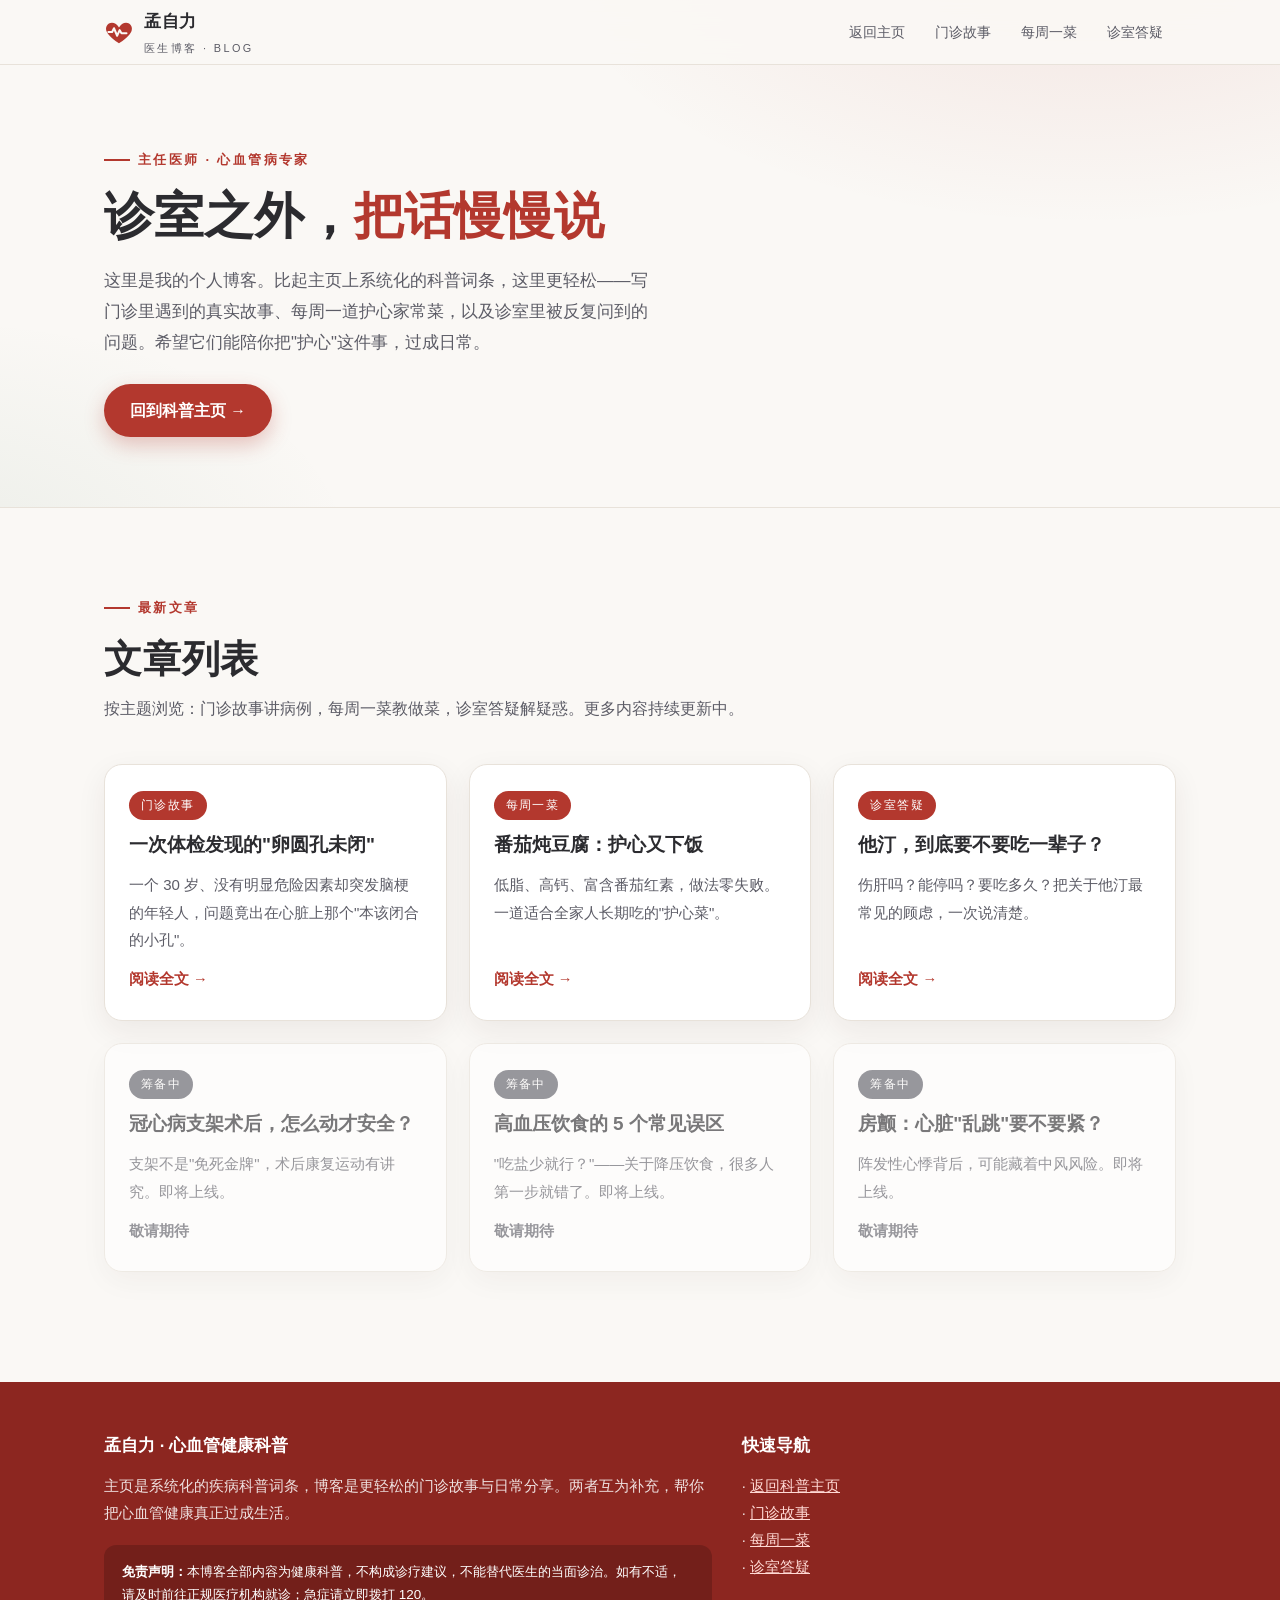
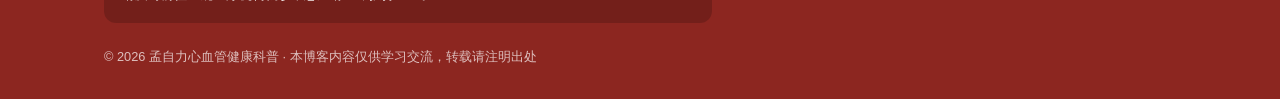
==== blog/index.html @ 6d3ee2e1 "孟自力心血管科普站点：主站科普 + 同品牌博客" ====
<!DOCTYPE html>
<html lang="zh-CN">
<head>
<meta charset="UTF-8">
<meta name="viewport" content="width=device-width, initial-scale=1.0">
<title>孟自力 · 医生博客 | 门诊故事 · 每周一菜 · 诊室答疑</title>
<meta name="description" content="心血管病专家孟自力的个人博客：门诊真实病例故事、护心饮食每周一菜连载、诊室高频答疑，与主站科普词条相互补充。">
<style>
:root{
  --crimson:#b3382e;
  --crimson-deep:#8c2620;
  --crimson-soft:#f7ebe9;
  --ink:#2b2b2f;
  --ink-soft:#5c5c66;
  --paper:#faf8f5;
  --card:#ffffff;
  --line:#e8e2da;
  --radius:18px;
  --shadow:0 10px 30px rgba(60,30,25,.07);
}
*{margin:0;padding:0;box-sizing:border-box}
html{scroll-behavior:smooth;scroll-padding-top:84px}
body{font-family:"PingFang SC","Hiragino Sans GB","Source Han Sans SC","Noto Sans SC","Microsoft YaHei",sans-serif;background:var(--paper);color:var(--ink);line-height:1.85;font-size:16.5px;-webkit-font-smoothing:antialiased}
a{color:inherit;text-decoration:none}
.wrap{max-width:1120px;margin:0 auto;padding:0 24px}
.eyebrow{display:inline-flex;align-items:center;gap:8px;font-size:.82rem;letter-spacing:.18em;color:var(--crimson);font-weight:600;margin-bottom:14px}
.eyebrow::before{content:"";width:26px;height:2px;background:var(--crimson)}
h2.sec-title{font-size:clamp(1.7rem,3.4vw,2.4rem);font-weight:700;letter-spacing:.02em;line-height:1.3;margin-bottom:10px}
.sec-sub{color:var(--ink-soft);max-width:640px;margin-bottom:40px;font-size:1rem}
.topbar{position:fixed;top:0;left:0;right:0;z-index:100;background:rgba(250,248,245,.92);backdrop-filter:blur(12px);border-bottom:1px solid var(--line)}
.topbar .wrap{display:flex;align-items:center;justify-content:space-between;height:64px}
.brand{display:flex;align-items:center;gap:10px;font-weight:700;font-size:1.06rem;letter-spacing:.04em}
.brand svg{flex:none}
.brand small{display:block;font-size:.68rem;color:var(--ink-soft);font-weight:500;letter-spacing:.22em}
nav.mainnav{display:flex;gap:4px;flex-wrap:wrap}
nav.mainnav a{font-size:.9rem;padding:7px 13px;border-radius:999px;color:var(--ink-soft);transition:all .25s}
nav.mainnav a:hover{color:var(--crimson);background:var(--crimson-soft)}
nav.mainnav a.active{color:#fff;background:var(--crimson)}
@media(max-width:760px){nav.mainnav{display:none}}
.hero{padding:140px 0 70px;background:radial-gradient(900px 460px at 85% -10%, rgba(179,56,46,.10), transparent 60%),radial-gradient(700px 400px at -5% 110%, rgba(74,124,89,.08), transparent 60%);border-bottom:1px solid var(--line)}
.hero h1{font-size:clamp(2rem,4.6vw,3.1rem);line-height:1.22;font-weight:700;margin-bottom:18px}
.hero h1 em{font-style:normal;color:var(--crimson)}
.hero p.lead{color:var(--ink-soft);font-size:1.05rem;max-width:60ch;margin-bottom:26px}
.btn{display:inline-flex;align-items:center;gap:8px;padding:12px 26px;border-radius:999px;font-weight:600;font-size:.98rem;transition:transform .2s,box-shadow .2s}
.btn:active{transform:scale(.98)}
.btn-primary{background:var(--crimson);color:#fff;box-shadow:0 8px 20px rgba(179,56,46,.28)}
.btn-primary:hover{background:var(--crimson-deep)}
section{padding:80px 0}
.posts{display:grid;grid-template-columns:repeat(3,1fr);gap:22px}
@media(max-width:900px){.posts{grid-template-columns:repeat(2,1fr)}}
@media(max-width:600px){.posts{grid-template-columns:1fr}}
.pc{display:flex;flex-direction:column;gap:12px;padding:26px 24px;background:var(--card);border:1px solid var(--line);border-radius:var(--radius);box-shadow:var(--shadow);transition:transform .25s,box-shadow .25s}
.pc:hover{transform:translateY(-4px);box-shadow:0 16px 36px rgba(60,30,25,.12)}
.pc.soon{opacity:.62}
.pc-tag{align-self:flex-start;font-size:.74rem;letter-spacing:.12em;color:#fff;background:var(--crimson);padding:4px 12px;border-radius:999px}
.pc-tag.g{background:var(--ink-soft)}
.pc h3{font-size:1.18rem;line-height:1.4}
.pc p{color:var(--ink-soft);font-size:.94rem;flex:1}
.pc-more{color:var(--crimson);font-weight:600;font-size:.92rem}
.pc.soon .pc-more{color:var(--ink-soft)}
footer{background:var(--crimson-deep);color:#fff;padding:48px 0 30px;margin-top:30px}
footer .wrap{display:grid;grid-template-columns:1.4fr 1fr;gap:30px}
@media(max-width:760px){footer .wrap{grid-template-columns:1fr}}
footer h4{font-size:1.05rem;margin-bottom:12px}
footer p{color:rgba(255,255,255,.86);font-size:.92rem}
footer .disc{background:rgba(0,0,0,.18);border-radius:12px;padding:16px 18px;font-size:.84rem;line-height:1.7;margin-top:18px}
footer .copy{margin-top:22px;font-size:.8rem;color:rgba(255,255,255,.7)}
footer a.ul{color:#ffd9d4;text-decoration:underline}
</style>
</head>
<body>

<header class="topbar">
  <div class="wrap">
    <a href="../index.html" class="brand">
      <svg width="30" height="30" viewBox="0 0 24 24" fill="none"><path d="M12 21s-7.5-4.6-9.8-9.2C.6 8.3 2.6 4.5 6.4 4.5c2.2 0 3.8 1.2 4.6 2.4l1 1.4 1-1.4c.8-1.2 2.4-2.4 4.6-2.4 3.8 0 5.8 3.8 4.2 7.3C19.5 16.4 12 21 12 21z" fill="#b3382e"/><path d="M3.5 12h3l1.5-3 2.5 6 2-4.5 1.5 2.5h4" stroke="#faf8f5" stroke-width="1.6" stroke-linecap="round" stroke-linejoin="round" fill="none"/></svg>
      <span>孟自力<small>医生博客 · BLOG</small></span>
    </a>
    <nav class="mainnav">
      <a href="../index.html">返回主页</a>
      <a href="posts/pfo-clinic-story.html">门诊故事</a>
      <a href="posts/weekly-dish-tofu-tomato.html">每周一菜</a>
      <a href="posts/statin-longterm.html">诊室答疑</a>
    </nav>
  </div>
</header>

<section class="hero">
  <div class="wrap">
    <span class="eyebrow">主任医师 · 心血管病专家</span>
    <h1>诊室之外，<em>把话慢慢说</em></h1>
    <p class="lead">这里是我的个人博客。比起主页上系统化的科普词条，这里更轻松——写门诊里遇到的真实故事、每周一道护心家常菜，以及诊室里被反复问到的问题。希望它们能陪你把"护心"这件事，过成日常。</p>
    <a class="btn btn-primary" href="../index.html">回到科普主页 →</a>
  </div>
</section>

<section id="articles">
  <div class="wrap">
    <span class="eyebrow">最新文章</span>
    <h2 class="sec-title">文章列表</h2>
    <p class="sec-sub">按主题浏览：门诊故事讲病例，每周一菜教做菜，诊室答疑解疑惑。更多内容持续更新中。</p>
    <div class="posts">

      <a class="pc" href="posts/pfo-clinic-story.html">
        <span class="pc-tag">门诊故事</span>
        <h3>一次体检发现的"卵圆孔未闭"</h3>
        <p>一个 30 岁、没有明显危险因素却突发脑梗的年轻人，问题竟出在心脏上那个"本该闭合的小孔"。</p>
        <span class="pc-more">阅读全文 →</span>
      </a>

      <a class="pc" href="posts/weekly-dish-tofu-tomato.html">
        <span class="pc-tag">每周一菜</span>
        <h3>番茄炖豆腐：护心又下饭</h3>
        <p>低脂、高钙、富含番茄红素，做法零失败。一道适合全家人长期吃的"护心菜"。</p>
        <span class="pc-more">阅读全文 →</span>
      </a>

      <a class="pc" href="posts/statin-longterm.html">
        <span class="pc-tag">诊室答疑</span>
        <h3>他汀，到底要不要吃一辈子？</h3>
        <p>伤肝吗？能停吗？要吃多久？把关于他汀最常见的顾虑，一次说清楚。</p>
        <span class="pc-more">阅读全文 →</span>
      </a>

      <div class="pc soon">
        <span class="pc-tag g">筹备中</span>
        <h3>冠心病支架术后，怎么动才安全？</h3>
        <p>支架不是"免死金牌"，术后康复运动有讲究。即将上线。</p>
        <span class="pc-more">敬请期待</span>
      </div>

      <div class="pc soon">
        <span class="pc-tag g">筹备中</span>
        <h3>高血压饮食的 5 个常见误区</h3>
        <p>"吃盐少就行？"——关于降压饮食，很多人第一步就错了。即将上线。</p>
        <span class="pc-more">敬请期待</span>
      </div>

      <div class="pc soon">
        <span class="pc-tag g">筹备中</span>
        <h3>房颤：心脏"乱跳"要不要紧？</h3>
        <p>阵发性心悸背后，可能藏着中风风险。即将上线。</p>
        <span class="pc-more">敬请期待</span>
      </div>

    </div>
  </div>
</section>

<footer>
  <div class="wrap">
    <div>
      <h4>孟自力 · 心血管健康科普</h4>
      <p>主页是系统化的疾病科普词条，博客是更轻松的门诊故事与日常分享。两者互为补充，帮你把心血管健康真正过成生活。</p>
      <div class="disc"><strong>免责声明：</strong>本博客全部内容为健康科普，不构成诊疗建议，不能替代医生的当面诊治。如有不适，请及时前往正规医疗机构就诊；急症请立即拨打 120。</div>
    </div>
    <div>
      <h4>快速导航</h4>
      <p>· <a class="ul" href="../index.html">返回科普主页</a><br>· <a class="ul" href="posts/pfo-clinic-story.html">门诊故事</a><br>· <a class="ul" href="posts/weekly-dish-tofu-tomato.html">每周一菜</a><br>· <a class="ul" href="posts/statin-longterm.html">诊室答疑</a></p>
    </div>
  </div>
  <div class="wrap"><div class="copy">© 2026 孟自力心血管健康科普 · 本博客内容仅供学习交流，转载请注明出处</div></div>
</footer>

</body>
</html>
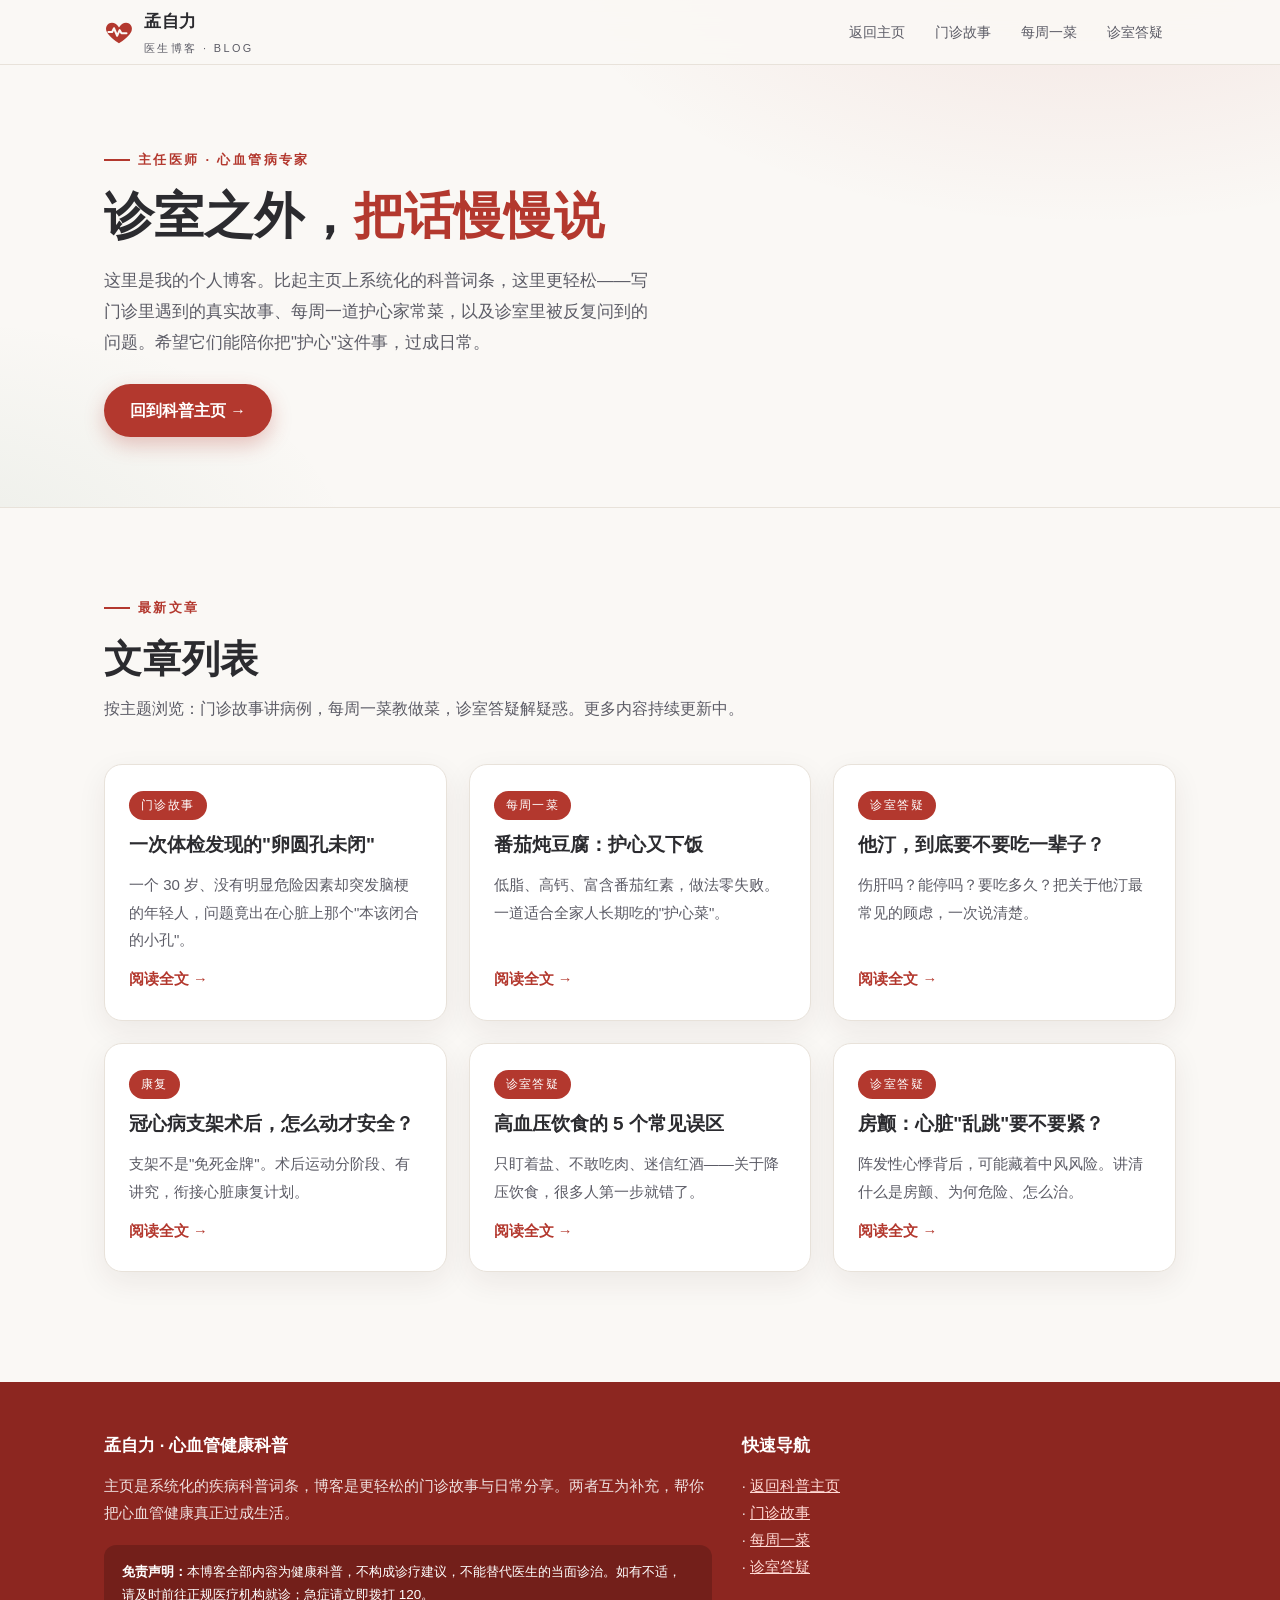
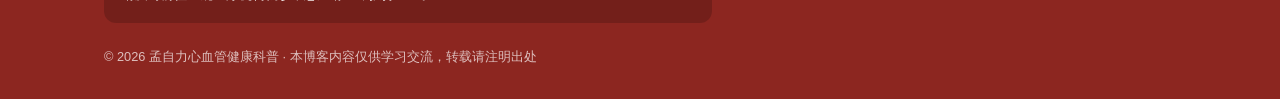
==== commit 2f1578dd: "内容扩充：新增心脏检查板块、3篇博客、出诊时间与公众号入口" ====
--- a/blog/index.html
+++ b/blog/index.html
@@ -122,26 +122,26 @@
         <span class="pc-more">阅读全文 →</span>
       </a>
 
-      <div class="pc soon">
-        <span class="pc-tag g">筹备中</span>
+      <a class="pc" href="posts/cad-stent-rehab.html">
+        <span class="pc-tag">康复</span>
         <h3>冠心病支架术后，怎么动才安全？</h3>
-        <p>支架不是"免死金牌"，术后康复运动有讲究。即将上线。</p>
-        <span class="pc-more">敬请期待</span>
-      </div>
+        <p>支架不是"免死金牌"。术后运动分阶段、有讲究，衔接心脏康复计划。</p>
+        <span class="pc-more">阅读全文 →</span>
+      </a>
 
-      <div class="pc soon">
-        <span class="pc-tag g">筹备中</span>
+      <a class="pc" href="posts/hypertension-diet-myths.html">
+        <span class="pc-tag">诊室答疑</span>
         <h3>高血压饮食的 5 个常见误区</h3>
-        <p>"吃盐少就行？"——关于降压饮食，很多人第一步就错了。即将上线。</p>
-        <span class="pc-more">敬请期待</span>
-      </div>
+        <p>只盯着盐、不敢吃肉、迷信红酒——关于降压饮食，很多人第一步就错了。</p>
+        <span class="pc-more">阅读全文 →</span>
+      </a>
 
-      <div class="pc soon">
-        <span class="pc-tag g">筹备中</span>
+      <a class="pc" href="posts/afib-explained.html">
+        <span class="pc-tag">诊室答疑</span>
         <h3>房颤：心脏"乱跳"要不要紧？</h3>
-        <p>阵发性心悸背后，可能藏着中风风险。即将上线。</p>
-        <span class="pc-more">敬请期待</span>
-      </div>
+        <p>阵发性心悸背后，可能藏着中风风险。讲清什么是房颤、为何危险、怎么治。</p>
+        <span class="pc-more">阅读全文 →</span>
+      </a>
 
     </div>
   </div>
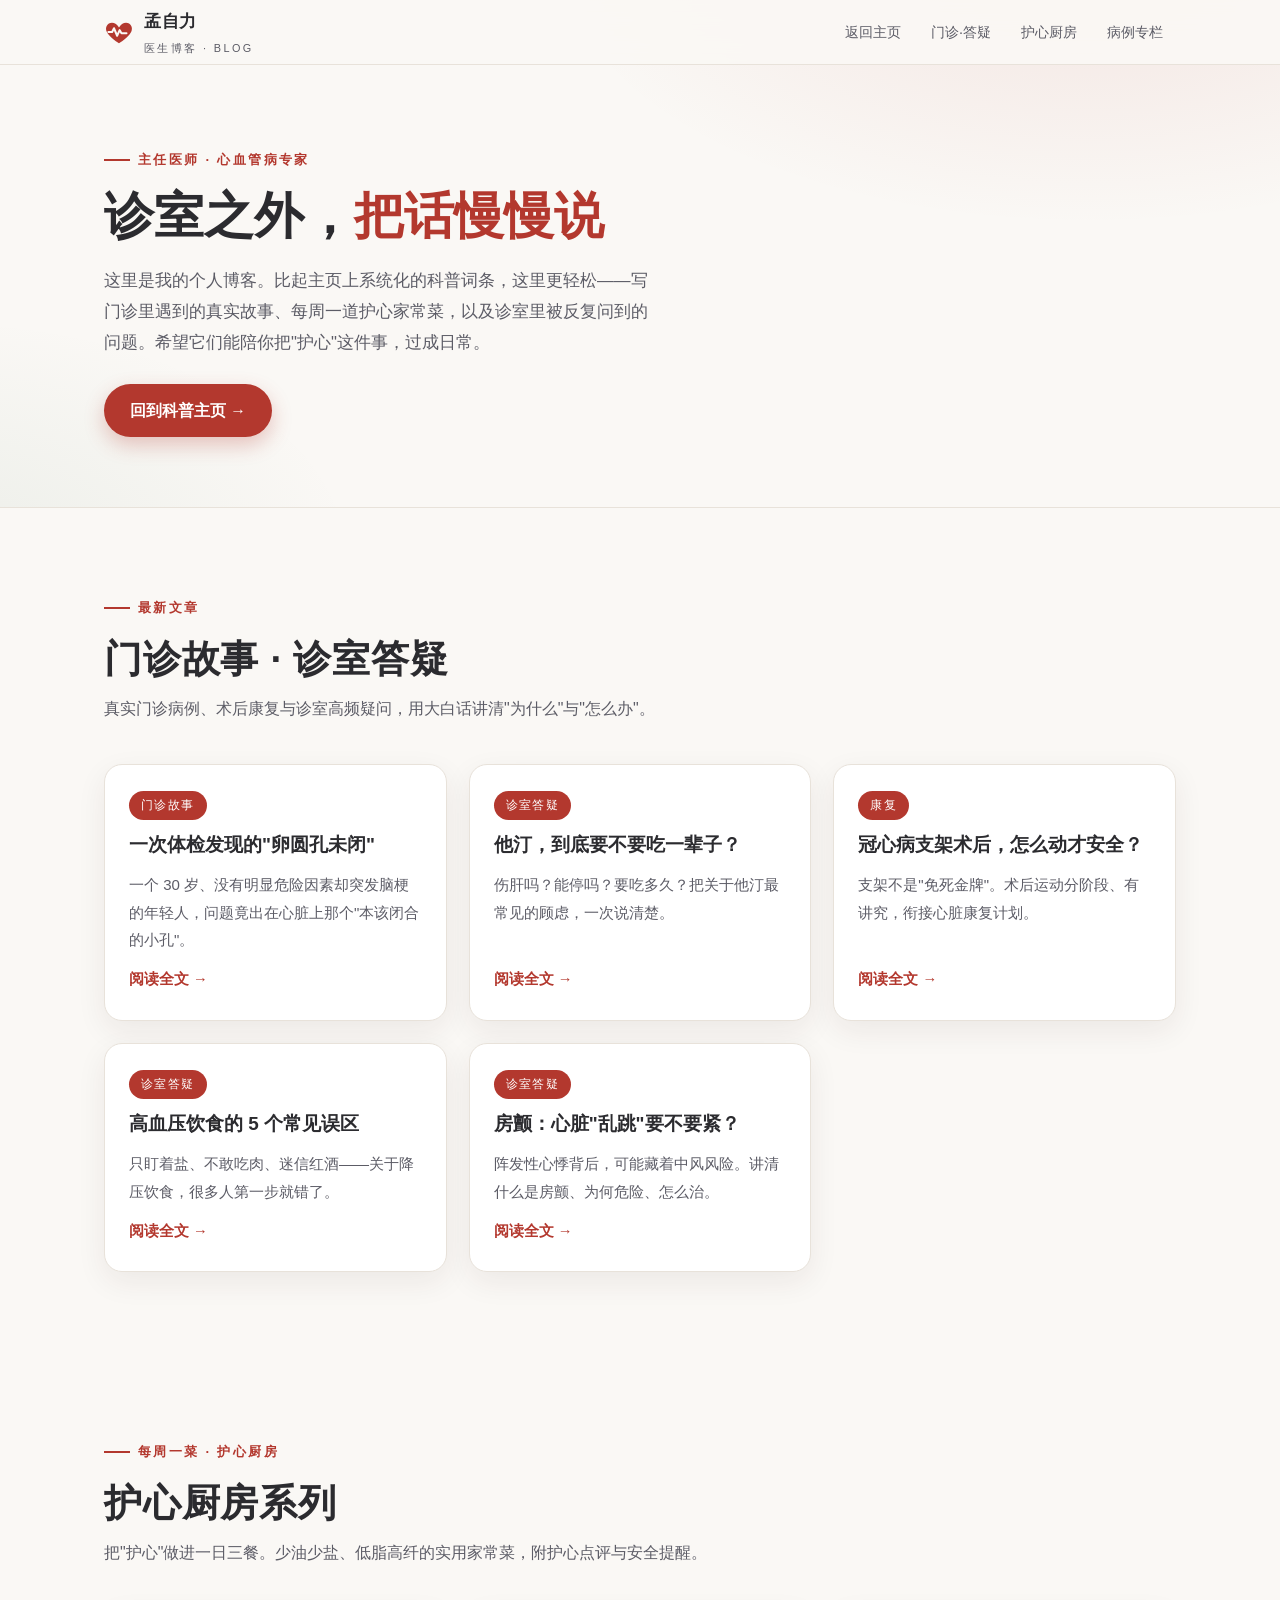
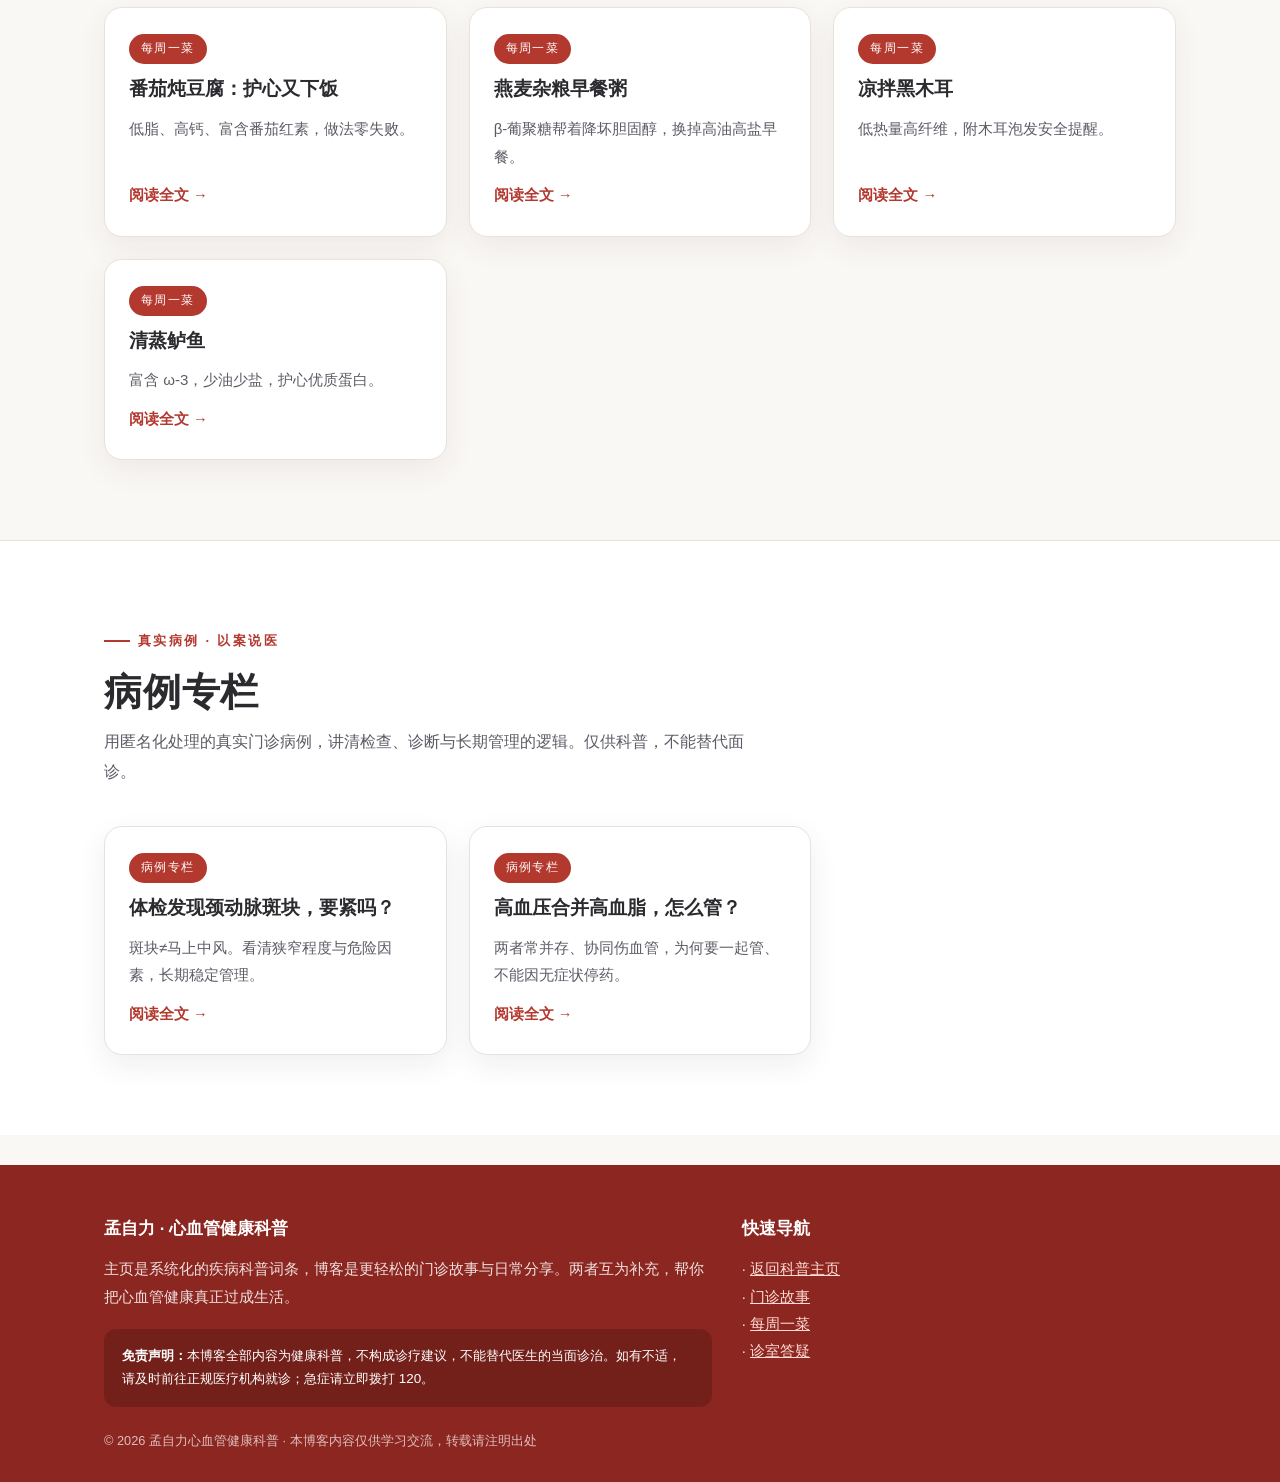
==== commit c97d3305: "博客扩展：护心厨房系列4篇+病例专栏2篇，主站精选扩至8篇" ====
--- a/blog/index.html
+++ b/blog/index.html
@@ -78,9 +78,9 @@
     </a>
     <nav class="mainnav">
       <a href="../index.html">返回主页</a>
-      <a href="posts/pfo-clinic-story.html">门诊故事</a>
-      <a href="posts/weekly-dish-tofu-tomato.html">每周一菜</a>
-      <a href="posts/statin-longterm.html">诊室答疑</a>
+      <a href="#articles">门诊·答疑</a>
+      <a href="#kitchen">护心厨房</a>
+      <a href="#cases">病例专栏</a>
     </nav>
   </div>
 </header>
@@ -97,8 +97,8 @@
 <section id="articles">
   <div class="wrap">
     <span class="eyebrow">最新文章</span>
-    <h2 class="sec-title">文章列表</h2>
-    <p class="sec-sub">按主题浏览：门诊故事讲病例，每周一菜教做菜，诊室答疑解疑惑。更多内容持续更新中。</p>
+    <h2 class="sec-title">门诊故事 · 诊室答疑</h2>
+    <p class="sec-sub">真实门诊病例、术后康复与诊室高频疑问，用大白话讲清"为什么"与"怎么办"。</p>
     <div class="posts">
 
       <a class="pc" href="posts/pfo-clinic-story.html">
@@ -108,13 +108,6 @@
         <span class="pc-more">阅读全文 →</span>
       </a>
 
-      <a class="pc" href="posts/weekly-dish-tofu-tomato.html">
-        <span class="pc-tag">每周一菜</span>
-        <h3>番茄炖豆腐：护心又下饭</h3>
-        <p>低脂、高钙、富含番茄红素，做法零失败。一道适合全家人长期吃的"护心菜"。</p>
-        <span class="pc-more">阅读全文 →</span>
-      </a>
-
       <a class="pc" href="posts/statin-longterm.html">
         <span class="pc-tag">诊室答疑</span>
         <h3>他汀，到底要不要吃一辈子？</h3>
@@ -147,6 +140,64 @@
   </div>
 </section>
 
+<!-- ================= 护心厨房系列 ================= -->
+<section id="kitchen" style="background:var(--paper)">
+  <div class="wrap">
+    <span class="eyebrow">每周一菜 · 护心厨房</span>
+    <h2 class="sec-title">护心厨房系列</h2>
+    <p class="sec-sub">把"护心"做进一日三餐。少油少盐、低脂高纤的实用家常菜，附护心点评与安全提醒。</p>
+    <div class="posts">
+      <a class="pc" href="posts/weekly-dish-tofu-tomato.html">
+        <span class="pc-tag">每周一菜</span>
+        <h3>番茄炖豆腐：护心又下饭</h3>
+        <p>低脂、高钙、富含番茄红素，做法零失败。</p>
+        <span class="pc-more">阅读全文 →</span>
+      </a>
+      <a class="pc" href="posts/weekly-oats-porridge.html">
+        <span class="pc-tag">每周一菜</span>
+        <h3>燕麦杂粮早餐粥</h3>
+        <p>β-葡聚糖帮着降坏胆固醇，换掉高油高盐早餐。</p>
+        <span class="pc-more">阅读全文 →</span>
+      </a>
+      <a class="pc" href="posts/weekly-black-fungus.html">
+        <span class="pc-tag">每周一菜</span>
+        <h3>凉拌黑木耳</h3>
+        <p>低热量高纤维，附木耳泡发安全提醒。</p>
+        <span class="pc-more">阅读全文 →</span>
+      </a>
+      <a class="pc" href="posts/weekly-steamed-bass.html">
+        <span class="pc-tag">每周一菜</span>
+        <h3>清蒸鲈鱼</h3>
+        <p>富含 ω-3，少油少盐，护心优质蛋白。</p>
+        <span class="pc-more">阅读全文 →</span>
+      </a>
+    </div>
+  </div>
+</section>
+
+<!-- ================= 病例专栏 ================= -->
+<section id="cases" style="background:#fff;border-top:1px solid var(--line)">
+  <div class="wrap">
+    <span class="eyebrow">真实病例 · 以案说医</span>
+    <h2 class="sec-title">病例专栏</h2>
+    <p class="sec-sub">用匿名化处理的真实门诊病例，讲清检查、诊断与长期管理的逻辑。仅供科普，不能替代面诊。</p>
+    <div class="posts">
+      <a class="pc" href="posts/case-carotid-plaque.html">
+        <span class="pc-tag">病例专栏</span>
+        <h3>体检发现颈动脉斑块，要紧吗？</h3>
+        <p>斑块≠马上中风。看清狭窄程度与危险因素，长期稳定管理。</p>
+        <span class="pc-more">阅读全文 →</span>
+      </a>
+      <a class="pc" href="posts/case-htn-lipid.html">
+        <span class="pc-tag">病例专栏</span>
+        <h3>高血压合并高血脂，怎么管？</h3>
+        <p>两者常并存、协同伤血管，为何要一起管、不能因无症状停药。</p>
+        <span class="pc-more">阅读全文 →</span>
+      </a>
+    </div>
+  </div>
+</section>
+
 <footer>
   <div class="wrap">
     <div>
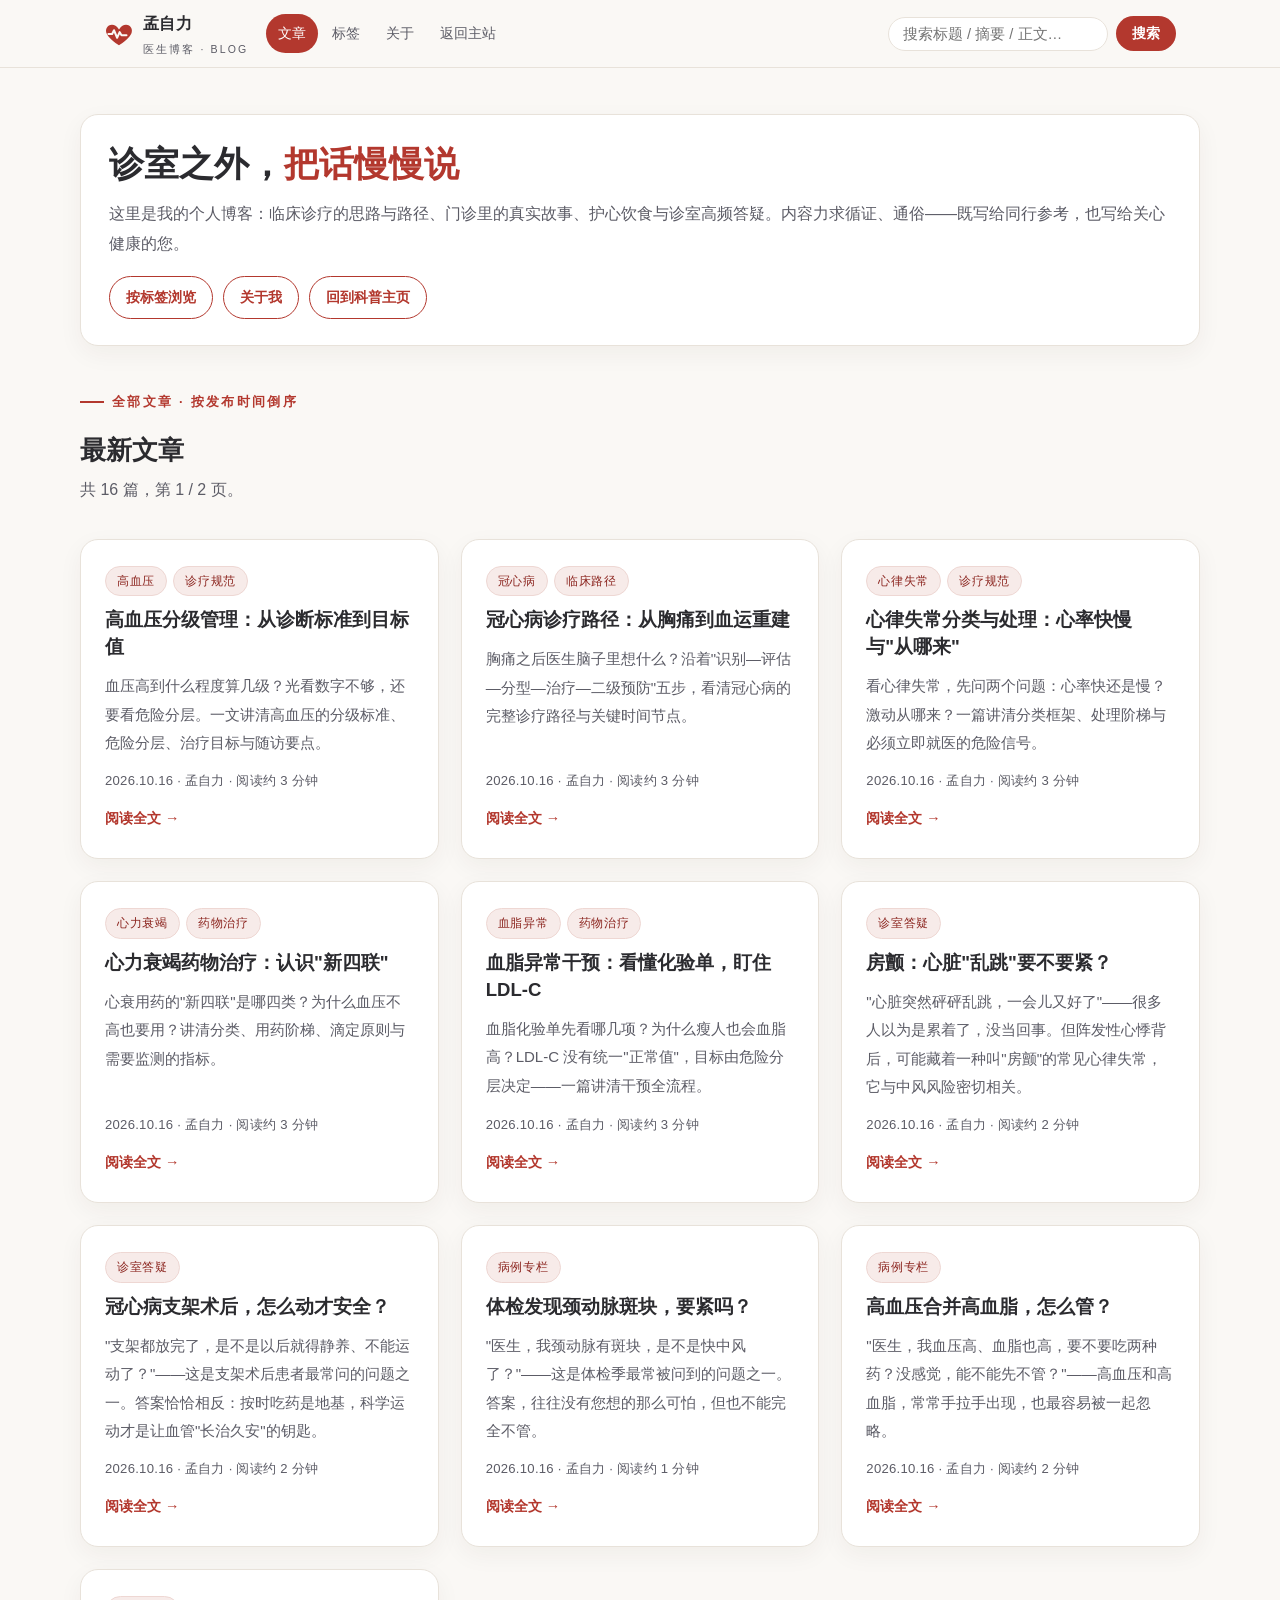
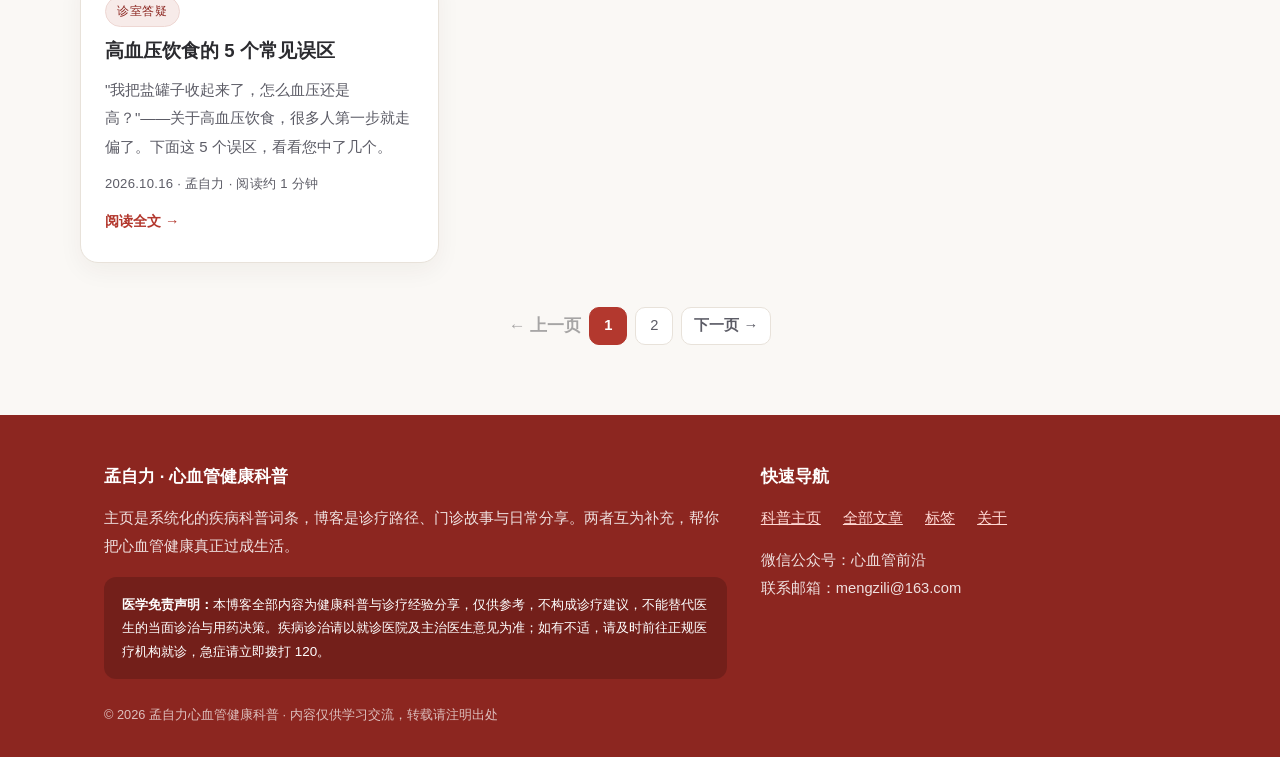
==== commit 017c0af3: "博客升级为文章系统：Markdown渲染+分页+标签AND筛选+搜索高亮+关于页；新增5篇临床文章，迁移11篇历史文章" ====
--- a/blog/index.html
+++ b/blog/index.html
@@ -3,215 +3,56 @@
 <head>
 <meta charset="UTF-8">
 <meta name="viewport" content="width=device-width, initial-scale=1.0">
-<title>孟自力 · 医生博客 | 门诊故事 · 每周一菜 · 诊室答疑</title>
-<meta name="description" content="心血管病专家孟自力的个人博客：门诊真实病例故事、护心饮食每周一菜连载、诊室高频答疑，与主站科普词条相互补充。">
-<style>
-:root{
-  --crimson:#b3382e;
-  --crimson-deep:#8c2620;
-  --crimson-soft:#f7ebe9;
-  --ink:#2b2b2f;
-  --ink-soft:#5c5c66;
-  --paper:#faf8f5;
-  --card:#ffffff;
-  --line:#e8e2da;
-  --radius:18px;
-  --shadow:0 10px 30px rgba(60,30,25,.07);
-}
-*{margin:0;padding:0;box-sizing:border-box}
-html{scroll-behavior:smooth;scroll-padding-top:84px}
-body{font-family:"PingFang SC","Hiragino Sans GB","Source Han Sans SC","Noto Sans SC","Microsoft YaHei",sans-serif;background:var(--paper);color:var(--ink);line-height:1.85;font-size:16.5px;-webkit-font-smoothing:antialiased}
-a{color:inherit;text-decoration:none}
-.wrap{max-width:1120px;margin:0 auto;padding:0 24px}
-.eyebrow{display:inline-flex;align-items:center;gap:8px;font-size:.82rem;letter-spacing:.18em;color:var(--crimson);font-weight:600;margin-bottom:14px}
-.eyebrow::before{content:"";width:26px;height:2px;background:var(--crimson)}
-h2.sec-title{font-size:clamp(1.7rem,3.4vw,2.4rem);font-weight:700;letter-spacing:.02em;line-height:1.3;margin-bottom:10px}
-.sec-sub{color:var(--ink-soft);max-width:640px;margin-bottom:40px;font-size:1rem}
-.topbar{position:fixed;top:0;left:0;right:0;z-index:100;background:rgba(250,248,245,.92);backdrop-filter:blur(12px);border-bottom:1px solid var(--line)}
-.topbar .wrap{display:flex;align-items:center;justify-content:space-between;height:64px}
-.brand{display:flex;align-items:center;gap:10px;font-weight:700;font-size:1.06rem;letter-spacing:.04em}
-.brand svg{flex:none}
-.brand small{display:block;font-size:.68rem;color:var(--ink-soft);font-weight:500;letter-spacing:.22em}
-nav.mainnav{display:flex;gap:4px;flex-wrap:wrap}
-nav.mainnav a{font-size:.9rem;padding:7px 13px;border-radius:999px;color:var(--ink-soft);transition:all .25s}
-nav.mainnav a:hover{color:var(--crimson);background:var(--crimson-soft)}
-nav.mainnav a.active{color:#fff;background:var(--crimson)}
-@media(max-width:760px){nav.mainnav{display:none}}
-.hero{padding:140px 0 70px;background:radial-gradient(900px 460px at 85% -10%, rgba(179,56,46,.10), transparent 60%),radial-gradient(700px 400px at -5% 110%, rgba(74,124,89,.08), transparent 60%);border-bottom:1px solid var(--line)}
-.hero h1{font-size:clamp(2rem,4.6vw,3.1rem);line-height:1.22;font-weight:700;margin-bottom:18px}
-.hero h1 em{font-style:normal;color:var(--crimson)}
-.hero p.lead{color:var(--ink-soft);font-size:1.05rem;max-width:60ch;margin-bottom:26px}
-.btn{display:inline-flex;align-items:center;gap:8px;padding:12px 26px;border-radius:999px;font-weight:600;font-size:.98rem;transition:transform .2s,box-shadow .2s}
-.btn:active{transform:scale(.98)}
-.btn-primary{background:var(--crimson);color:#fff;box-shadow:0 8px 20px rgba(179,56,46,.28)}
-.btn-primary:hover{background:var(--crimson-deep)}
-section{padding:80px 0}
-.posts{display:grid;grid-template-columns:repeat(3,1fr);gap:22px}
-@media(max-width:900px){.posts{grid-template-columns:repeat(2,1fr)}}
-@media(max-width:600px){.posts{grid-template-columns:1fr}}
-.pc{display:flex;flex-direction:column;gap:12px;padding:26px 24px;background:var(--card);border:1px solid var(--line);border-radius:var(--radius);box-shadow:var(--shadow);transition:transform .25s,box-shadow .25s}
-.pc:hover{transform:translateY(-4px);box-shadow:0 16px 36px rgba(60,30,25,.12)}
-.pc.soon{opacity:.62}
-.pc-tag{align-self:flex-start;font-size:.74rem;letter-spacing:.12em;color:#fff;background:var(--crimson);padding:4px 12px;border-radius:999px}
-.pc-tag.g{background:var(--ink-soft)}
-.pc h3{font-size:1.18rem;line-height:1.4}
-.pc p{color:var(--ink-soft);font-size:.94rem;flex:1}
-.pc-more{color:var(--crimson);font-weight:600;font-size:.92rem}
-.pc.soon .pc-more{color:var(--ink-soft)}
-footer{background:var(--crimson-deep);color:#fff;padding:48px 0 30px;margin-top:30px}
-footer .wrap{display:grid;grid-template-columns:1.4fr 1fr;gap:30px}
-@media(max-width:760px){footer .wrap{grid-template-columns:1fr}}
-footer h4{font-size:1.05rem;margin-bottom:12px}
-footer p{color:rgba(255,255,255,.86);font-size:.92rem}
-footer .disc{background:rgba(0,0,0,.18);border-radius:12px;padding:16px 18px;font-size:.84rem;line-height:1.7;margin-top:18px}
-footer .copy{margin-top:22px;font-size:.8rem;color:rgba(255,255,255,.7)}
-footer a.ul{color:#ffd9d4;text-decoration:underline}
-</style>
+<title>孟自力 · 医生博客 | 诊疗路径 · 门诊故事 · 护心日常</title>
+<meta name="description" content="心血管病专家孟自力的个人博客：诊疗路径与思路、门诊真实病例、护心饮食与诊室答疑，面向医生与患者的专业科普。">
+<link rel="stylesheet" href="css/blog.css">
 </head>
 <body>
 
 <header class="topbar">
   <div class="wrap">
-    <a href="../index.html" class="brand">
-      <svg width="30" height="30" viewBox="0 0 24 24" fill="none"><path d="M12 21s-7.5-4.6-9.8-9.2C.6 8.3 2.6 4.5 6.4 4.5c2.2 0 3.8 1.2 4.6 2.4l1 1.4 1-1.4c.8-1.2 2.4-2.4 4.6-2.4 3.8 0 5.8 3.8 4.2 7.3C19.5 16.4 12 21 12 21z" fill="#b3382e"/><path d="M3.5 12h3l1.5-3 2.5 6 2-4.5 1.5 2.5h4" stroke="#faf8f5" stroke-width="1.6" stroke-linecap="round" stroke-linejoin="round" fill="none"/></svg>
+    <a href="#/" class="brand">
+      <svg width="30" height="30" viewBox="0 0 24 24" fill="none" aria-hidden="true"><path d="M12 21s-7.5-4.6-9.8-9.2C.6 8.3 2.6 4.5 6.4 4.5c2.2 0 3.8 1.2 4.6 2.4l1 1.4 1-1.4c.8-1.2 2.4-2.4 4.6-2.4 3.8 0 5.8 3.8 4.2 7.3C19.5 16.4 12 21 12 21z" fill="#b3382e"/><path d="M3.5 12h3l1.5-3 2.5 6 2-4.5 1.5 2.5h4" stroke="#faf8f5" stroke-width="1.6" stroke-linecap="round" stroke-linejoin="round" fill="none"/></svg>
       <span>孟自力<small>医生博客 · BLOG</small></span>
     </a>
-    <nav class="mainnav">
-      <a href="../index.html">返回主页</a>
-      <a href="#articles">门诊·答疑</a>
-      <a href="#kitchen">护心厨房</a>
-      <a href="#cases">病例专栏</a>
+    <nav class="mainnav" aria-label="主导航">
+      <a href="#/" data-route="list">文章</a>
+      <a href="#/tags" data-route="tags">标签</a>
+      <a href="#/about" data-route="about">关于</a>
+      <a href="../index.html">返回主站</a>
     </nav>
+    <div class="searchbox" role="search">
+      <input id="q" type="search" placeholder="搜索标题 / 摘要 / 正文…" aria-label="搜索文章">
+      <button id="q-btn" type="button">搜索</button>
+    </div>
   </div>
 </header>
 
-<section class="hero">
-  <div class="wrap">
-    <span class="eyebrow">主任医师 · 心血管病专家</span>
-    <h1>诊室之外，<em>把话慢慢说</em></h1>
-    <p class="lead">这里是我的个人博客。比起主页上系统化的科普词条，这里更轻松——写门诊里遇到的真实故事、每周一道护心家常菜，以及诊室里被反复问到的问题。希望它们能陪你把"护心"这件事，过成日常。</p>
-    <a class="btn btn-primary" href="../index.html">回到科普主页 →</a>
-  </div>
-</section>
-
-<section id="articles">
-  <div class="wrap">
-    <span class="eyebrow">最新文章</span>
-    <h2 class="sec-title">门诊故事 · 诊室答疑</h2>
-    <p class="sec-sub">真实门诊病例、术后康复与诊室高频疑问，用大白话讲清"为什么"与"怎么办"。</p>
-    <div class="posts">
-
-      <a class="pc" href="posts/pfo-clinic-story.html">
-        <span class="pc-tag">门诊故事</span>
-        <h3>一次体检发现的"卵圆孔未闭"</h3>
-        <p>一个 30 岁、没有明显危险因素却突发脑梗的年轻人，问题竟出在心脏上那个"本该闭合的小孔"。</p>
-        <span class="pc-more">阅读全文 →</span>
-      </a>
-
-      <a class="pc" href="posts/statin-longterm.html">
-        <span class="pc-tag">诊室答疑</span>
-        <h3>他汀，到底要不要吃一辈子？</h3>
-        <p>伤肝吗？能停吗？要吃多久？把关于他汀最常见的顾虑，一次说清楚。</p>
-        <span class="pc-more">阅读全文 →</span>
-      </a>
-
-      <a class="pc" href="posts/cad-stent-rehab.html">
-        <span class="pc-tag">康复</span>
-        <h3>冠心病支架术后，怎么动才安全？</h3>
-        <p>支架不是"免死金牌"。术后运动分阶段、有讲究，衔接心脏康复计划。</p>
-        <span class="pc-more">阅读全文 →</span>
-      </a>
-
-      <a class="pc" href="posts/hypertension-diet-myths.html">
-        <span class="pc-tag">诊室答疑</span>
-        <h3>高血压饮食的 5 个常见误区</h3>
-        <p>只盯着盐、不敢吃肉、迷信红酒——关于降压饮食，很多人第一步就错了。</p>
-        <span class="pc-more">阅读全文 →</span>
-      </a>
-
-      <a class="pc" href="posts/afib-explained.html">
-        <span class="pc-tag">诊室答疑</span>
-        <h3>房颤：心脏"乱跳"要不要紧？</h3>
-        <p>阵发性心悸背后，可能藏着中风风险。讲清什么是房颤、为何危险、怎么治。</p>
-        <span class="pc-more">阅读全文 →</span>
-      </a>
-
-    </div>
-  </div>
-</section>
-
-<!-- ================= 护心厨房系列 ================= -->
-<section id="kitchen" style="background:var(--paper)">
-  <div class="wrap">
-    <span class="eyebrow">每周一菜 · 护心厨房</span>
-    <h2 class="sec-title">护心厨房系列</h2>
-    <p class="sec-sub">把"护心"做进一日三餐。少油少盐、低脂高纤的实用家常菜，附护心点评与安全提醒。</p>
-    <div class="posts">
-      <a class="pc" href="posts/weekly-dish-tofu-tomato.html">
-        <span class="pc-tag">每周一菜</span>
-        <h3>番茄炖豆腐：护心又下饭</h3>
-        <p>低脂、高钙、富含番茄红素，做法零失败。</p>
-        <span class="pc-more">阅读全文 →</span>
-      </a>
-      <a class="pc" href="posts/weekly-oats-porridge.html">
-        <span class="pc-tag">每周一菜</span>
-        <h3>燕麦杂粮早餐粥</h3>
-        <p>β-葡聚糖帮着降坏胆固醇，换掉高油高盐早餐。</p>
-        <span class="pc-more">阅读全文 →</span>
-      </a>
-      <a class="pc" href="posts/weekly-black-fungus.html">
-        <span class="pc-tag">每周一菜</span>
-        <h3>凉拌黑木耳</h3>
-        <p>低热量高纤维，附木耳泡发安全提醒。</p>
-        <span class="pc-more">阅读全文 →</span>
-      </a>
-      <a class="pc" href="posts/weekly-steamed-bass.html">
-        <span class="pc-tag">每周一菜</span>
-        <h3>清蒸鲈鱼</h3>
-        <p>富含 ω-3，少油少盐，护心优质蛋白。</p>
-        <span class="pc-more">阅读全文 →</span>
-      </a>
-    </div>
-  </div>
-</section>
-
-<!-- ================= 病例专栏 ================= -->
-<section id="cases" style="background:#fff;border-top:1px solid var(--line)">
-  <div class="wrap">
-    <span class="eyebrow">真实病例 · 以案说医</span>
-    <h2 class="sec-title">病例专栏</h2>
-    <p class="sec-sub">用匿名化处理的真实门诊病例，讲清检查、诊断与长期管理的逻辑。仅供科普，不能替代面诊。</p>
-    <div class="posts">
-      <a class="pc" href="posts/case-carotid-plaque.html">
-        <span class="pc-tag">病例专栏</span>
-        <h3>体检发现颈动脉斑块，要紧吗？</h3>
-        <p>斑块≠马上中风。看清狭窄程度与危险因素，长期稳定管理。</p>
-        <span class="pc-more">阅读全文 →</span>
-      </a>
-      <a class="pc" href="posts/case-htn-lipid.html">
-        <span class="pc-tag">病例专栏</span>
-        <h3>高血压合并高血脂，怎么管？</h3>
-        <p>两者常并存、协同伤血管，为何要一起管、不能因无症状停药。</p>
-        <span class="pc-more">阅读全文 →</span>
-      </a>
-    </div>
-  </div>
-</section>
+<main id="app" class="wrap"></main>
 
 <footer>
   <div class="wrap">
     <div>
       <h4>孟自力 · 心血管健康科普</h4>
-      <p>主页是系统化的疾病科普词条，博客是更轻松的门诊故事与日常分享。两者互为补充，帮你把心血管健康真正过成生活。</p>
-      <div class="disc"><strong>免责声明：</strong>本博客全部内容为健康科普，不构成诊疗建议，不能替代医生的当面诊治。如有不适，请及时前往正规医疗机构就诊；急症请立即拨打 120。</div>
+      <p>主页是系统化的疾病科普词条，博客是诊疗路径、门诊故事与日常分享。两者互为补充，帮你把心血管健康真正过成生活。</p>
+      <div class="disc"><strong>医学免责声明：</strong>本博客全部内容为健康科普与诊疗经验分享，仅供参考，不构成诊疗建议，不能替代医生的当面诊治与用药决策。疾病诊治请以就诊医院及主治医生意见为准；如有不适，请及时前往正规医疗机构就诊，急症请立即拨打 120。</div>
     </div>
     <div>
       <h4>快速导航</h4>
-      <p>· <a class="ul" href="../index.html">返回科普主页</a><br>· <a class="ul" href="posts/pfo-clinic-story.html">门诊故事</a><br>· <a class="ul" href="posts/weekly-dish-tofu-tomato.html">每周一菜</a><br>· <a class="ul" href="posts/statin-longterm.html">诊室答疑</a></p>
+      <p class="fnav">
+        <a href="../index.html">科普主页</a>
+        <a href="#/">全部文章</a>
+        <a href="#/tags">标签</a>
+        <a href="#/about">关于</a>
+      </p>
+      <p style="margin-top:14px">微信公众号：心血管前沿<br>联系邮箱：mengzili@163.com</p>
     </div>
   </div>
-  <div class="wrap"><div class="copy">© 2026 孟自力心血管健康科普 · 本博客内容仅供学习交流，转载请注明出处</div></div>
+  <div class="wrap"><div class="copy">© 2026 孟自力心血管健康科普 · 内容仅供学习交流，转载请注明出处</div></div>
 </footer>
 
+<script src="js/marked.min.js"></script>
+<script src="posts.js"></script>
+<script src="js/app.js"></script>
 </body>
 </html>
--- a/blog/css/blog.css
+++ b/blog/css/blog.css
@@ -0,0 +1,162 @@
+/* ============ 孟自力医生博客 · 文章系统样式 ============ */
+:root{
+  --crimson:#b3382e;--crimson-deep:#8c2620;--crimson-soft:#f7ebe9;
+  --ink:#2b2b2f;--ink-soft:#5c5c66;--paper:#faf8f5;--card:#fff;--line:#e8e2da;--radius:18px;
+}
+*{margin:0;padding:0;box-sizing:border-box}
+html{scroll-behavior:smooth}
+body{font-family:"PingFang SC","Hiragino Sans GB","Source Han Sans SC","Noto Sans SC","Microsoft YaHei",sans-serif;background:var(--paper);color:var(--ink);line-height:1.9;font-size:17px;-webkit-font-smoothing:antialiased}
+a{color:inherit;text-decoration:none}
+img{max-width:100%}
+.wrap{max-width:1120px;margin:0 auto;padding:0 24px}
+
+/* ---------- 顶栏（常驻搜索） ---------- */
+.topbar{position:sticky;top:0;z-index:100;background:rgba(250,248,245,.94);backdrop-filter:blur(12px);border-bottom:1px solid var(--line)}
+.topbar .wrap{display:flex;align-items:center;gap:18px;min-height:62px;flex-wrap:wrap;padding-top:8px;padding-bottom:8px}
+.brand{display:flex;align-items:center;gap:9px;font-weight:700;font-size:1.02rem;letter-spacing:.03em;white-space:nowrap}
+.brand svg{flex:none}
+.brand small{display:block;font-size:.66rem;color:var(--ink-soft);font-weight:500;letter-spacing:.2em}
+nav.mainnav{display:flex;gap:2px;flex-wrap:wrap}
+nav.mainnav a{font-size:.9rem;padding:6px 12px;border-radius:999px;color:var(--ink-soft);transition:all .25s}
+nav.mainnav a:hover{color:var(--crimson);background:var(--crimson-soft)}
+nav.mainnav a.active{color:#fff;background:var(--crimson)}
+.searchbox{margin-left:auto;display:flex;align-items:center;gap:8px}
+.searchbox input{width:220px;max-width:52vw;font-size:.92rem;padding:8px 14px;border:1px solid var(--line);border-radius:999px;background:#fff;color:var(--ink);outline:none;transition:border-color .2s,box-shadow .2s}
+.searchbox input:focus{border-color:var(--crimson);box-shadow:0 0 0 3px rgba(179,56,46,.12)}
+.searchbox button{font-size:.88rem;padding:8px 16px;border:none;border-radius:999px;background:var(--crimson);color:#fff;cursor:pointer;font-weight:600;transition:background .2s}
+.searchbox button:hover{background:var(--crimson-deep)}
+@media(max-width:760px){
+  .topbar .wrap{gap:10px}
+  .searchbox{margin-left:0;width:100%}
+  .searchbox input{max-width:none;width:100%}
+}
+
+/* ---------- 页面骨架 ---------- */
+main#app{min-height:60vh;padding:46px 0 30px}
+.page-head{margin-bottom:34px}
+.eyebrow{display:inline-flex;align-items:center;gap:8px;font-size:.8rem;letter-spacing:.18em;color:var(--crimson);font-weight:600;margin-bottom:12px}
+.eyebrow::before{content:"";width:24px;height:2px;background:var(--crimson)}
+h1.page-title{font-size:clamp(1.7rem,3.6vw,2.3rem);line-height:1.3;font-weight:700;margin-bottom:12px}
+.page-sub{color:var(--ink-soft);max-width:660px;font-size:1rem}
+.list-intro{background:var(--card);border:1px solid var(--line);border-radius:var(--radius);padding:26px 28px;margin-bottom:36px;box-shadow:0 8px 24px rgba(60,30,25,.05)}
+.list-intro h1{font-size:clamp(1.6rem,3.4vw,2.2rem);line-height:1.3;font-weight:700;margin-bottom:12px}
+.list-intro h1 em{font-style:normal;color:var(--crimson)}
+.list-intro p{color:var(--ink-soft);font-size:1rem}
+.list-intro .intro-links{margin-top:16px;display:flex;gap:10px;flex-wrap:wrap}
+.list-intro .intro-links a{font-size:.9rem;font-weight:600;color:var(--crimson);border:1px solid var(--crimson);border-radius:999px;padding:7px 16px;transition:all .2s}
+.list-intro .intro-links a:hover{background:var(--crimson);color:#fff}
+
+/* ---------- 文章卡片列表 ---------- */
+.posts{display:grid;grid-template-columns:repeat(3,1fr);gap:22px}
+@media(max-width:960px){.posts{grid-template-columns:repeat(2,1fr)}}
+@media(max-width:640px){.posts{grid-template-columns:1fr}}
+.pc{display:flex;flex-direction:column;gap:11px;padding:26px 24px;background:var(--card);border:1px solid var(--line);border-radius:var(--radius);box-shadow:0 8px 24px rgba(60,30,25,.05);transition:transform .25s,box-shadow .25s}
+.pc:hover{transform:translateY(-4px);box-shadow:0 16px 36px rgba(60,30,25,.12)}
+.pc h3{font-size:1.16rem;line-height:1.45}
+.pc h3 a:hover{color:var(--crimson)}
+.pc .pc-sum{color:var(--ink-soft);font-size:.94rem;flex:1}
+.pc .pc-meta{font-size:.82rem;color:var(--ink-soft);letter-spacing:.02em}
+.pc-more{color:var(--crimson);font-weight:600;font-size:.9rem}
+.pc-tags{display:flex;flex-wrap:wrap;gap:6px}
+.chip{display:inline-block;font-size:.74rem;letter-spacing:.06em;color:var(--crimson-deep);background:var(--crimson-soft);border:1px solid #eed7d3;padding:3px 11px;border-radius:999px;transition:all .2s}
+a.chip:hover{background:var(--crimson);color:#fff;border-color:var(--crimson)}
+.pc-tag{align-self:flex-start;font-size:.72rem;letter-spacing:.12em;color:#fff;background:var(--crimson);padding:3px 11px;border-radius:999px}
+
+/* ---------- 分页 ---------- */
+.pager{display:flex;justify-content:center;align-items:center;gap:8px;margin-top:44px;flex-wrap:wrap}
+.pager a,.pager span.cur{min-width:38px;height:38px;display:inline-flex;align-items:center;justify-content:center;padding:0 12px;border-radius:10px;border:1px solid var(--line);background:var(--card);font-size:.92rem;color:var(--ink-soft)}
+.pager a:hover{border-color:var(--crimson);color:var(--crimson)}
+.pager span.cur{background:var(--crimson);border-color:var(--crimson);color:#fff;font-weight:600}
+.pager .nav-btn{font-weight:600}
+
+/* ---------- 文章详情 ---------- */
+.detail{max-width:820px;margin:0 auto}
+.detail .dtags{margin-bottom:16px}
+.detail h1.dtitle{font-size:clamp(1.7rem,4vw,2.35rem);line-height:1.32;font-weight:700;margin-bottom:14px}
+.detail .meta{color:var(--ink-soft);font-size:.9rem;margin-bottom:28px;padding-bottom:22px;border-bottom:1px solid var(--line)}
+.lead{font-size:1.1rem;color:var(--ink);background:var(--crimson-soft);border-left:4px solid var(--crimson);padding:18px 22px;border-radius:0 12px 12px 0;margin-bottom:36px;line-height:1.85}
+.content{font-size:17px}
+.content h2{font-size:1.42rem;margin:46px 0 14px;color:var(--crimson-deep);line-height:1.4;padding-bottom:8px;border-bottom:1px solid var(--line)}
+.content h3{font-size:1.14rem;margin:30px 0 10px;color:var(--ink);line-height:1.5}
+.content h4{font-size:1.02rem;margin:22px 0 8px;color:var(--ink)}
+.content p{margin-bottom:18px;color:#3a3a40}
+.content strong{color:var(--ink);font-weight:600}
+.content ul,.content ol{margin:0 0 18px 26px;color:#3a3a40}
+.content li{margin-bottom:8px}
+.content li>ul,.content li>ol{margin-top:8px;margin-bottom:4px}
+.content a{color:var(--crimson);text-decoration:underline;text-underline-offset:3px}
+.content blockquote{border-left:4px solid var(--crimson);background:var(--crimson-soft);padding:14px 20px;border-radius:0 12px 12px 0;margin:24px 0;color:var(--ink-soft)}
+.content blockquote p{margin:0;color:inherit}
+.table-wrap{overflow-x:auto;margin:24px 0;border-radius:12px;border:1px solid var(--line)}
+.content table{width:100%;border-collapse:collapse;font-size:.94rem;background:var(--card);margin:0}
+.content th{background:var(--crimson-soft);color:var(--crimson-deep);font-weight:600;text-align:left;white-space:nowrap}
+.content th,.content td{border-bottom:1px solid var(--line);border-right:1px solid var(--line);padding:10px 14px;line-height:1.7}
+.content th:last-child,.content td:last-child{border-right:none}
+.content tr:last-child td{border-bottom:none}
+.content tbody tr:nth-child(even) td{background:#faf6f1}
+.content pre{background:#33302e;color:#f2ede6;padding:20px 22px;border-radius:12px;overflow-x:auto;margin:24px 0;font-size:.9rem;line-height:1.75}
+.content pre code{font-family:ui-monospace,SFMono-Regular,Menlo,Consolas,"Liberation Mono",monospace;background:none;padding:0;font-size:inherit;color:inherit}
+.content :not(pre)>code{font-family:ui-monospace,SFMono-Regular,Menlo,Consolas,monospace;background:var(--crimson-soft);color:var(--crimson-deep);padding:2px 7px;border-radius:6px;font-size:.9em}
+.content img{display:block;max-width:100%;height:auto;border:1px solid var(--line);border-radius:12px;margin:26px auto;background:#fff}
+.content hr{border:none;border-top:1px solid var(--line);margin:36px 0}
+.post-foot{margin-top:44px;padding-top:26px;border-top:1px solid var(--line)}
+.post-foot .pf-tags{display:flex;align-items:center;flex-wrap:wrap;gap:8px;margin-bottom:34px;font-size:.95rem}
+.post-foot .pf-tags .pf-label{color:var(--ink-soft);font-weight:600}
+.related h3.rel-title{font-size:1.25rem;font-weight:700;margin-bottom:18px;color:var(--ink)}
+.related .posts{grid-template-columns:repeat(3,1fr);gap:18px}
+@media(max-width:960px){.related .posts{grid-template-columns:repeat(2,1fr)}}
+@media(max-width:640px){.related .posts{grid-template-columns:1fr}}
+.back-row{margin-top:44px}
+.back{display:inline-flex;align-items:center;gap:8px;background:var(--crimson);color:#fff;padding:12px 24px;border-radius:999px;font-weight:600;font-size:.95rem;transition:background .2s}
+.back:hover{background:var(--crimson-deep)}
+
+/* ---------- 标签系统 ---------- */
+.tag-cloud{display:flex;flex-wrap:wrap;gap:12px;margin:26px 0 44px}
+.tag-cloud .chip{font-size:.88rem;padding:7px 16px}
+.tag-cloud .chip b{font-weight:600;margin-left:6px;opacity:.75}
+.filter-bar{background:var(--card);border:1px solid var(--line);border-radius:var(--radius);padding:26px 28px;margin-bottom:40px;box-shadow:0 8px 24px rgba(60,30,25,.05)}
+.filter-bar h3{font-size:1.1rem;font-weight:700;margin-bottom:6px}
+.filter-bar .fhint{font-size:.9rem;color:var(--ink-soft);margin-bottom:18px}
+.filter-grid{display:grid;grid-template-columns:repeat(auto-fill,minmax(150px,1fr));gap:10px 18px;margin-bottom:20px}
+.filter-item{display:flex;align-items:center;gap:9px;font-size:.95rem;cursor:pointer;padding:6px 10px;border-radius:10px;transition:background .2s}
+.filter-item:hover{background:var(--crimson-soft)}
+.filter-item input{accent-color:var(--crimson);width:16px;height:16px;cursor:pointer}
+.filter-item .cnt{color:var(--ink-soft);font-size:.82rem}
+.filter-actions{display:flex;gap:12px;flex-wrap:wrap}
+.btn-apply{background:var(--crimson);color:#fff;border:none;padding:10px 22px;border-radius:999px;font-weight:600;font-size:.92rem;cursor:pointer;transition:background .2s}
+.btn-apply:hover{background:var(--crimson-deep)}
+.btn-clear{background:transparent;color:var(--ink-soft);border:1px solid var(--line);padding:10px 22px;border-radius:999px;font-size:.92rem;cursor:pointer;transition:all .2s}
+.btn-clear:hover{border-color:var(--crimson);color:var(--crimson)}
+.filter-state{font-size:.95rem;color:var(--ink-soft);margin-bottom:22px}
+.filter-state b{color:var(--crimson-deep)}
+
+/* ---------- 搜索 ---------- */
+.search-info{color:var(--ink-soft);font-size:.98rem;margin-bottom:26px}
+.search-info b{color:var(--crimson-deep)}
+mark{background:#ffe6a6;color:inherit;padding:0 2px;border-radius:3px}
+.snippet{color:var(--ink-soft);font-size:.9rem;background:#faf6f1;border:1px dashed var(--line);border-radius:10px;padding:10px 14px;line-height:1.75}
+.empty{padding:60px 0;text-align:center;color:var(--ink-soft)}
+.empty .em-ico{font-size:2.2rem;margin-bottom:12px}
+
+/* ---------- 关于页 ---------- */
+.about-card{background:var(--card);border:1px solid var(--line);border-radius:var(--radius);padding:44px 48px;box-shadow:0 10px 30px rgba(60,30,25,.06);max-width:860px;margin:0 auto}
+@media(max-width:640px){.about-card{padding:30px 24px}}
+.about-card .ab-head{display:flex;align-items:center;gap:20px;margin-bottom:28px;padding-bottom:24px;border-bottom:1px solid var(--line)}
+.avatar{flex:none;width:76px;height:76px;border-radius:50%;background:var(--crimson-soft);border:2px solid var(--crimson);display:flex;align-items:center;justify-content:center;font-size:1.9rem;font-weight:700;color:var(--crimson-deep)}
+.ab-head .ab-name{font-size:1.5rem;font-weight:700}
+.ab-head .ab-title{color:var(--ink-soft);font-size:.95rem;margin-top:4px}
+.about-card .content{max-width:none}
+.kv-list{display:grid;grid-template-columns:110px 1fr;gap:10px 18px;margin:18px 0 26px;font-size:.98rem}
+.kv-list dt{color:var(--ink-soft);font-weight:600}
+.kv-list dd{color:#3a3a40}
+@media(max-width:560px){.kv-list{grid-template-columns:1fr}.kv-list dd{margin-bottom:8px}}
+
+/* ---------- 页脚 ---------- */
+footer{background:var(--crimson-deep);color:#fff;padding:46px 0 30px;margin-top:40px}
+footer .wrap{display:grid;grid-template-columns:1.5fr 1fr;gap:34px}
+@media(max-width:760px){footer .wrap{grid-template-columns:1fr}}
+footer h4{font-size:1.05rem;margin-bottom:12px}
+footer p{color:rgba(255,255,255,.86);font-size:.92rem}
+footer .disc{background:rgba(0,0,0,.18);border-radius:12px;padding:16px 18px;font-size:.84rem;line-height:1.75;margin-top:16px}
+footer .fnav a{display:inline-block;margin-right:18px;color:#ffd9d4;text-decoration:underline;font-size:.92rem}
+footer .copy{margin-top:24px;font-size:.8rem;color:rgba(255,255,255,.7)}
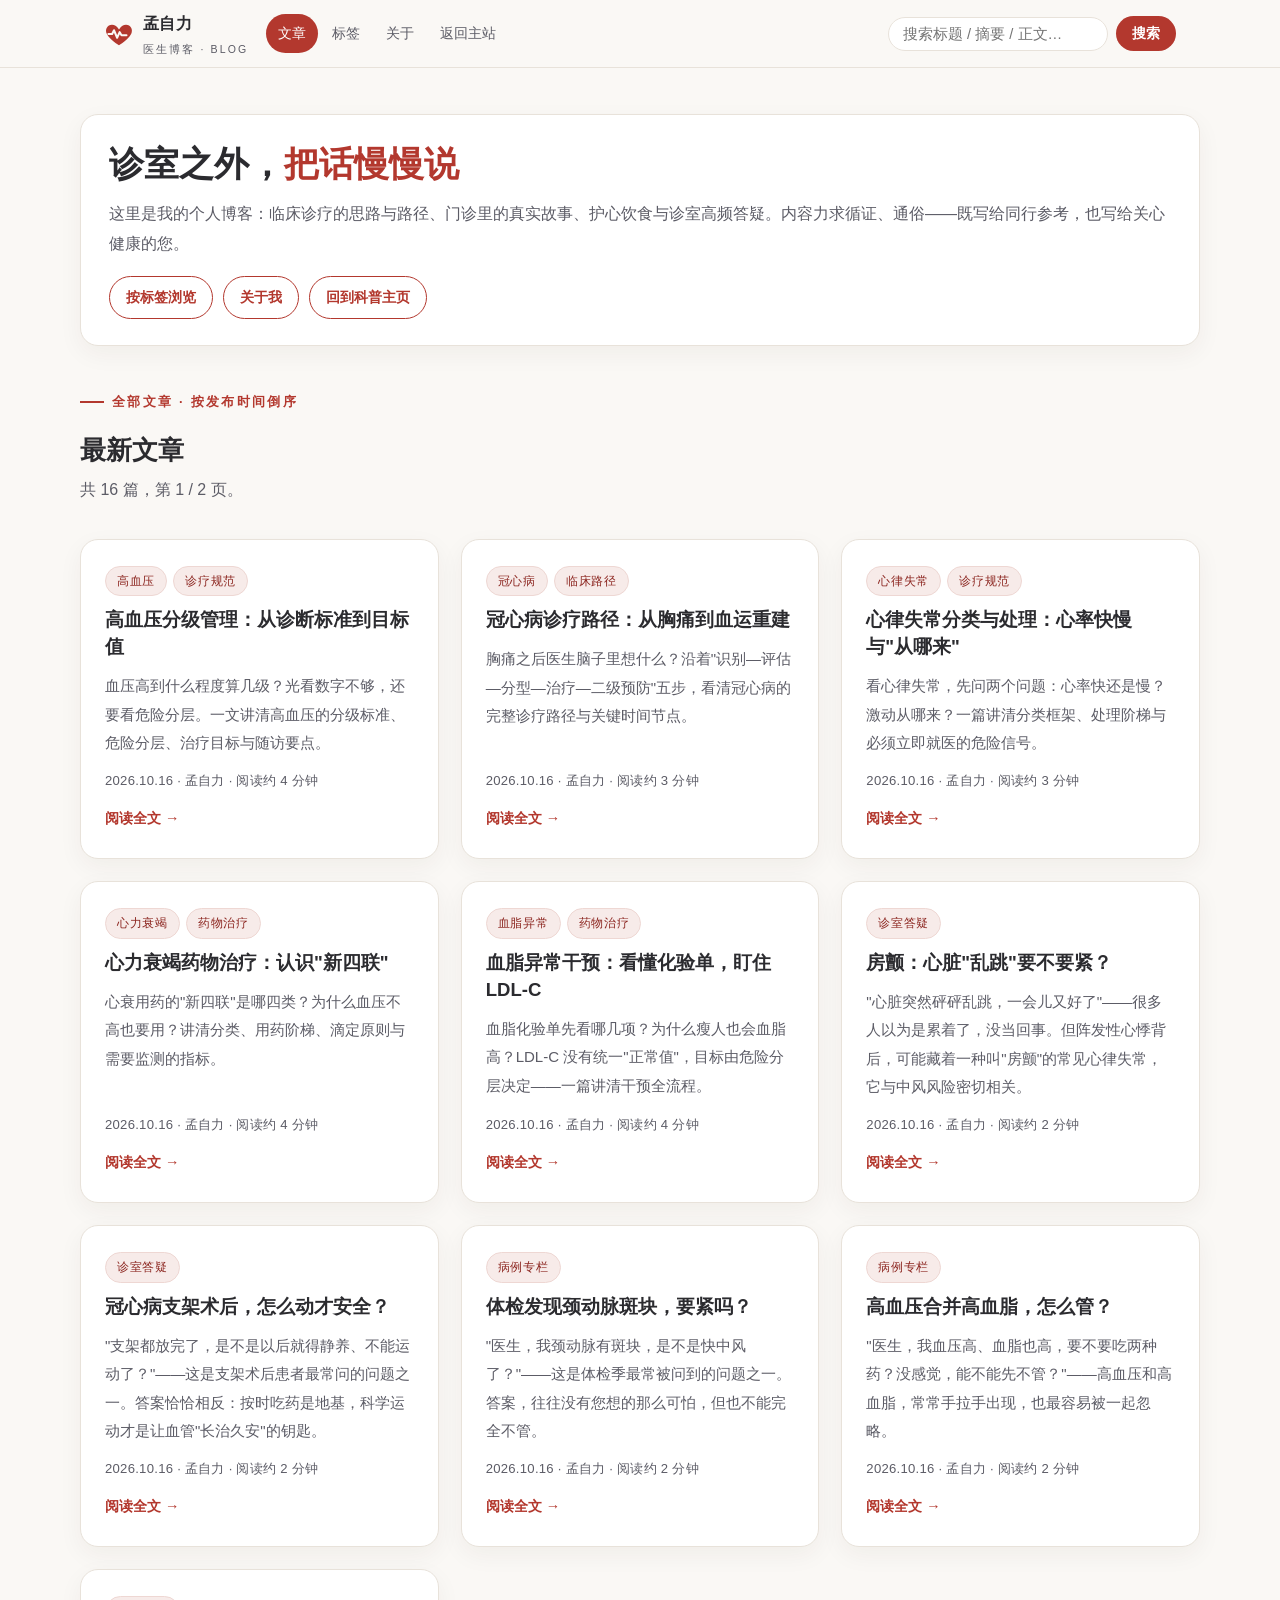
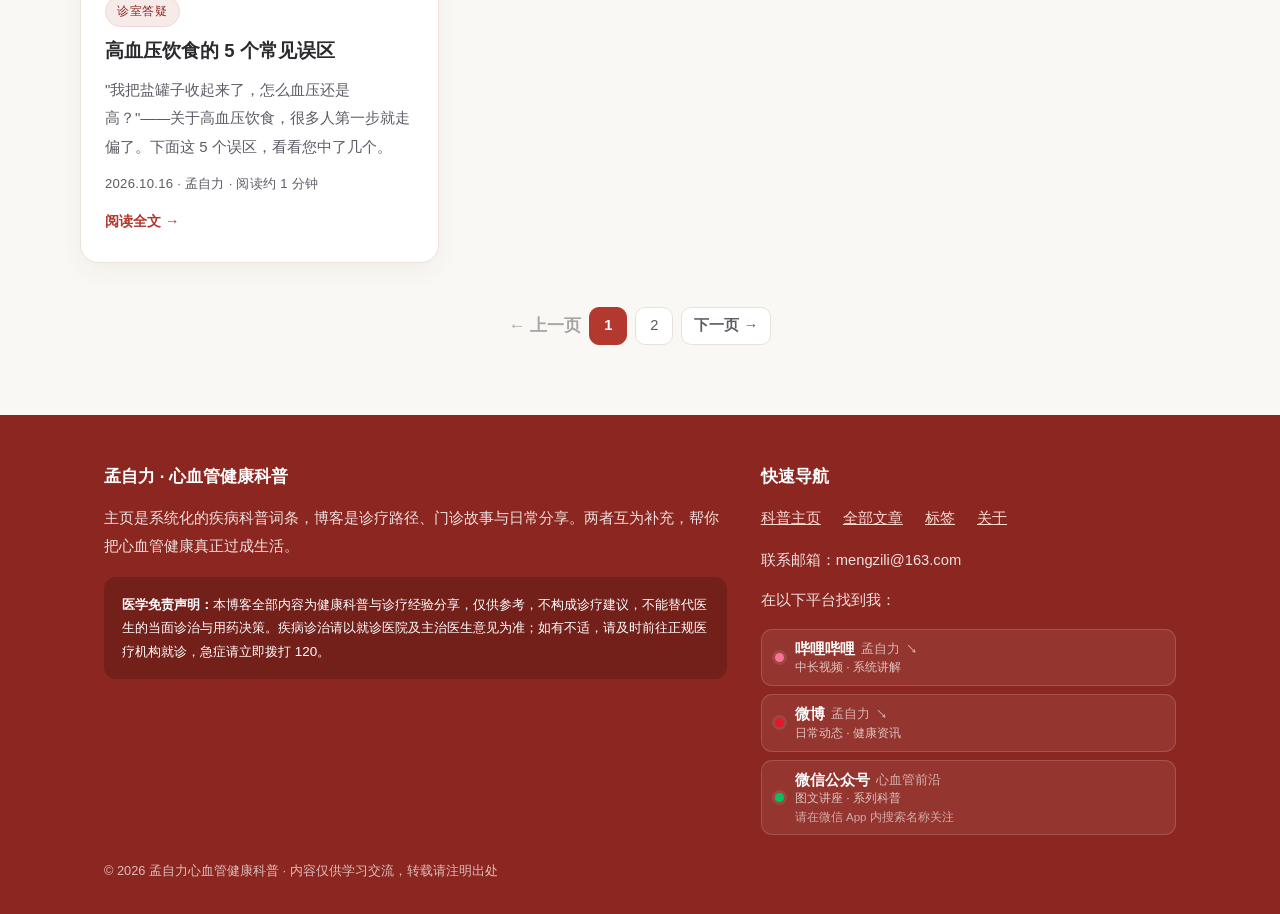
==== commit afd92fe5: "新增社交平台链接：哔哩哔哩 / 微博 / 微信公众号 - 新增 assets/js/social-links.js：集中配置社交平台，全站统一渲染，样式随模块自动注入 - 主页、博客列表、11 篇文章" ====
--- a/blog/index.html
+++ b/blog/index.html
@@ -45,7 +45,9 @@
         <a href="#/tags">标签</a>
         <a href="#/about">关于</a>
       </p>
-      <p style="margin-top:14px">微信公众号：心血管前沿<br>联系邮箱：mengzili@163.com</p>
+      <p style="margin-top:14px">联系邮箱：mengzili@163.com</p>
+      <p style="margin-top:12px;margin-bottom:2px">在以下平台找到我：</p>
+      <div data-social-links></div>
     </div>
   </div>
   <div class="wrap"><div class="copy">© 2026 孟自力心血管健康科普 · 内容仅供学习交流，转载请注明出处</div></div>
@@ -54,5 +56,6 @@
 <script src="js/marked.min.js"></script>
 <script src="posts.js"></script>
 <script src="js/app.js"></script>
+<script src="../assets/js/social-links.js"></script>
 </body>
 </html>
--- a/blog/css/blog.css
+++ b/blog/css/blog.css
@@ -98,6 +98,8 @@
 .content pre code{font-family:ui-monospace,SFMono-Regular,Menlo,Consolas,"Liberation Mono",monospace;background:none;padding:0;font-size:inherit;color:inherit}
 .content :not(pre)>code{font-family:ui-monospace,SFMono-Regular,Menlo,Consolas,monospace;background:var(--crimson-soft);color:var(--crimson-deep);padding:2px 7px;border-radius:6px;font-size:.9em}
 .content img{display:block;max-width:100%;height:auto;border:1px solid var(--line);border-radius:12px;margin:26px auto;background:#fff}
+.content video{display:block;max-width:min(100%,340px);height:auto;border:1px solid var(--line);border-radius:12px;margin:26px auto;background:#000}
+.content em{color:var(--ink-soft)}
 .content hr{border:none;border-top:1px solid var(--line);margin:36px 0}
 .post-foot{margin-top:44px;padding-top:26px;border-top:1px solid var(--line)}
 .post-foot .pf-tags{display:flex;align-items:center;flex-wrap:wrap;gap:8px;margin-bottom:34px;font-size:.95rem}
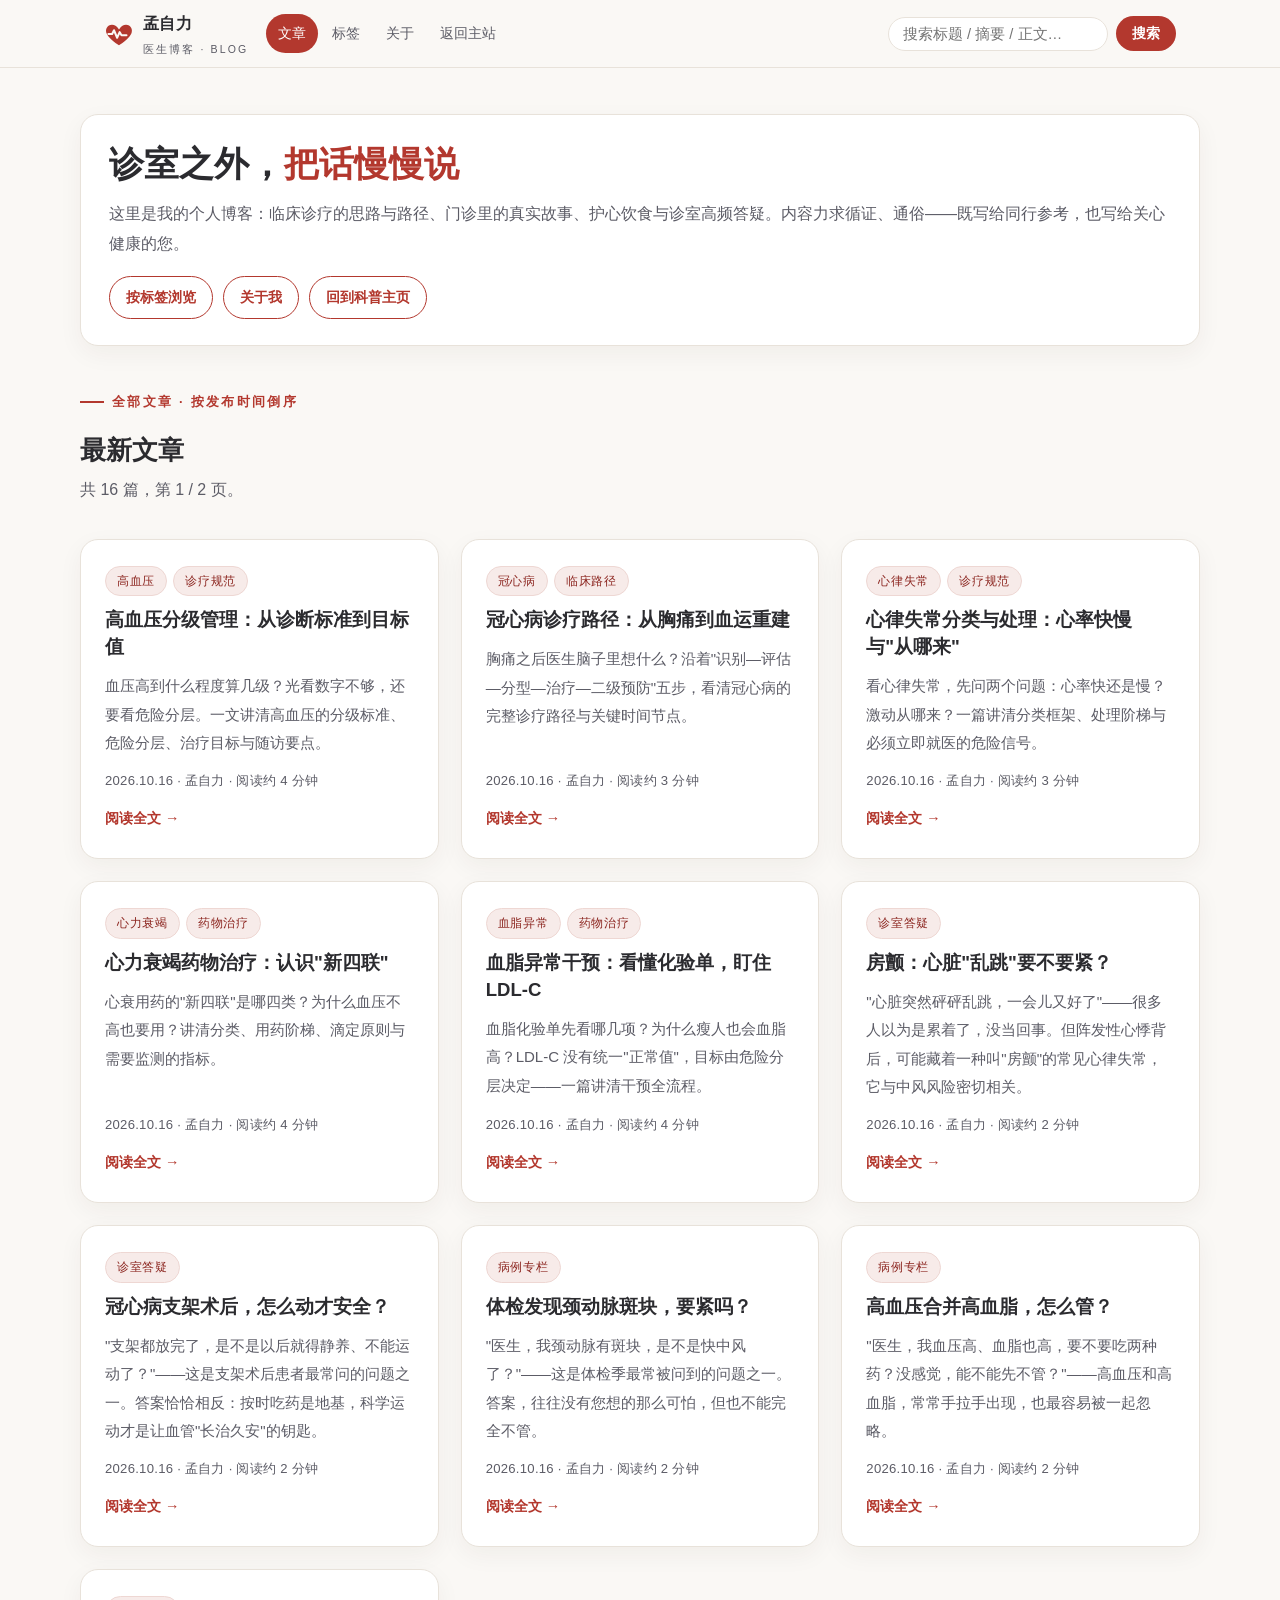
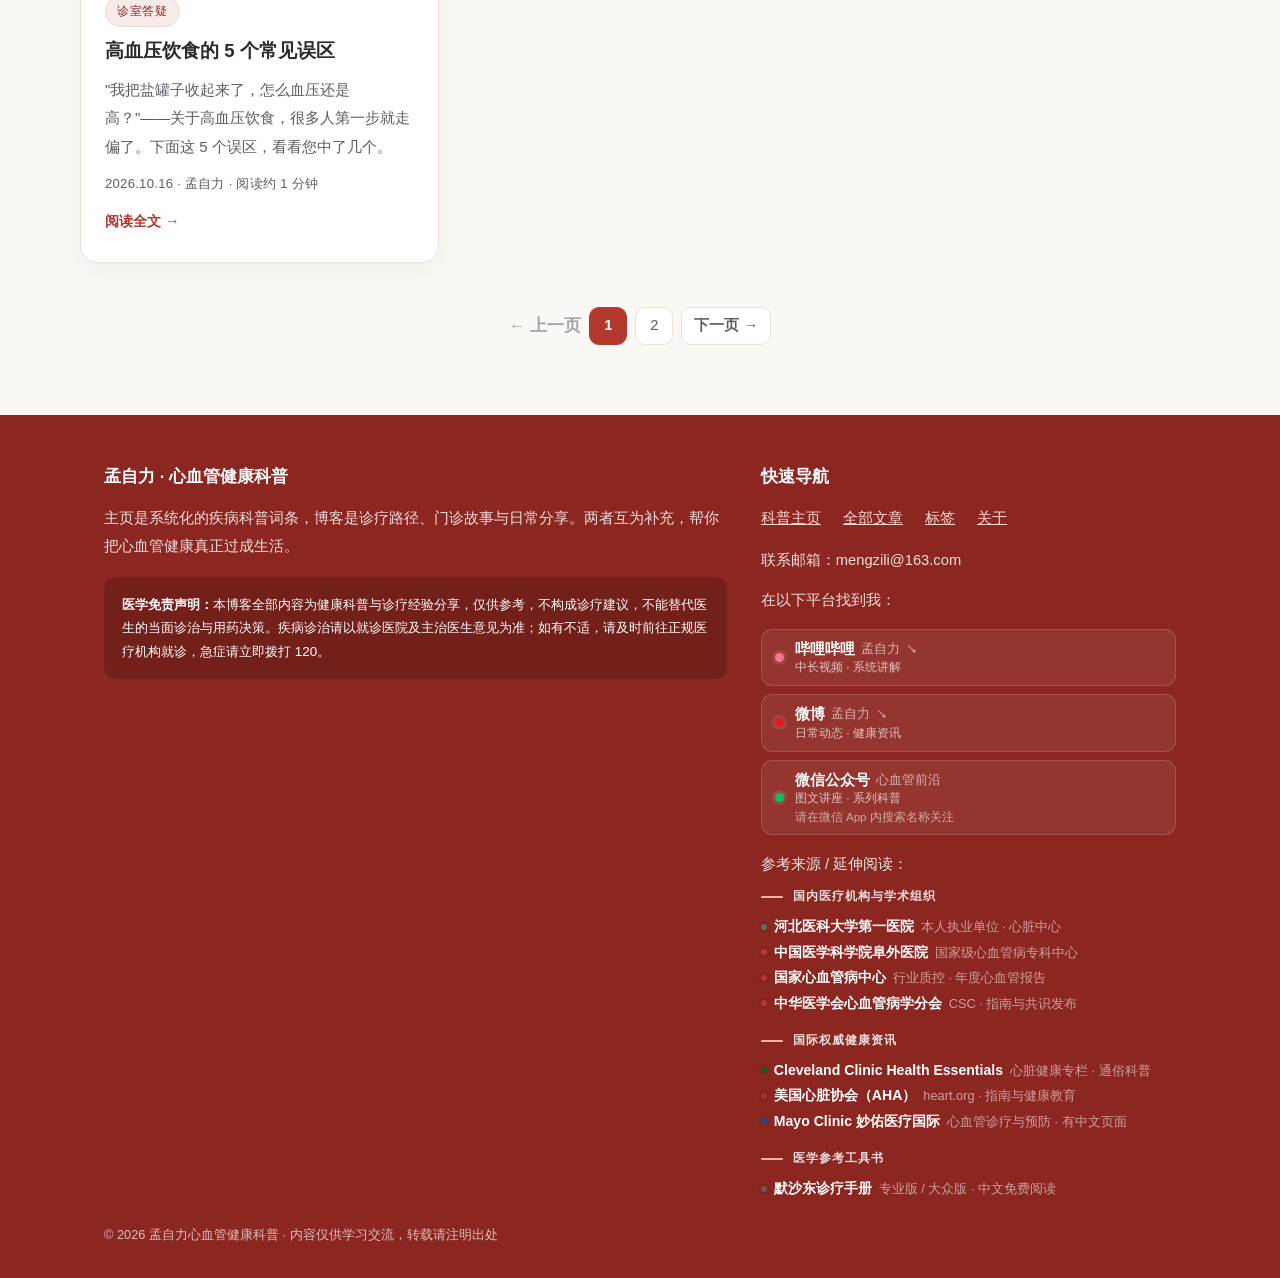
==== commit 4233433a: "新增「参考来源 / 延伸阅读」板块 - 主页增设 #references 板块：国内机构（河北医科大学第一医院 /   阜外医院 / 国家心血管病中心 / 中华医学会心血管病学分会）、   国际权威资" ====
--- a/blog/index.html
+++ b/blog/index.html
@@ -48,6 +48,8 @@
       <p style="margin-top:14px">联系邮箱：mengzili@163.com</p>
       <p style="margin-top:12px;margin-bottom:2px">在以下平台找到我：</p>
       <div data-social-links></div>
+      <p style="margin-top:16px;margin-bottom:2px">参考来源 / 延伸阅读：</p>
+      <div data-reference-links="compact"></div>
     </div>
   </div>
   <div class="wrap"><div class="copy">© 2026 孟自力心血管健康科普 · 内容仅供学习交流，转载请注明出处</div></div>
@@ -57,5 +59,6 @@
 <script src="posts.js"></script>
 <script src="js/app.js"></script>
 <script src="../assets/js/social-links.js"></script>
+<script src="../assets/js/reference-links.js"></script>
 </body>
 </html>
